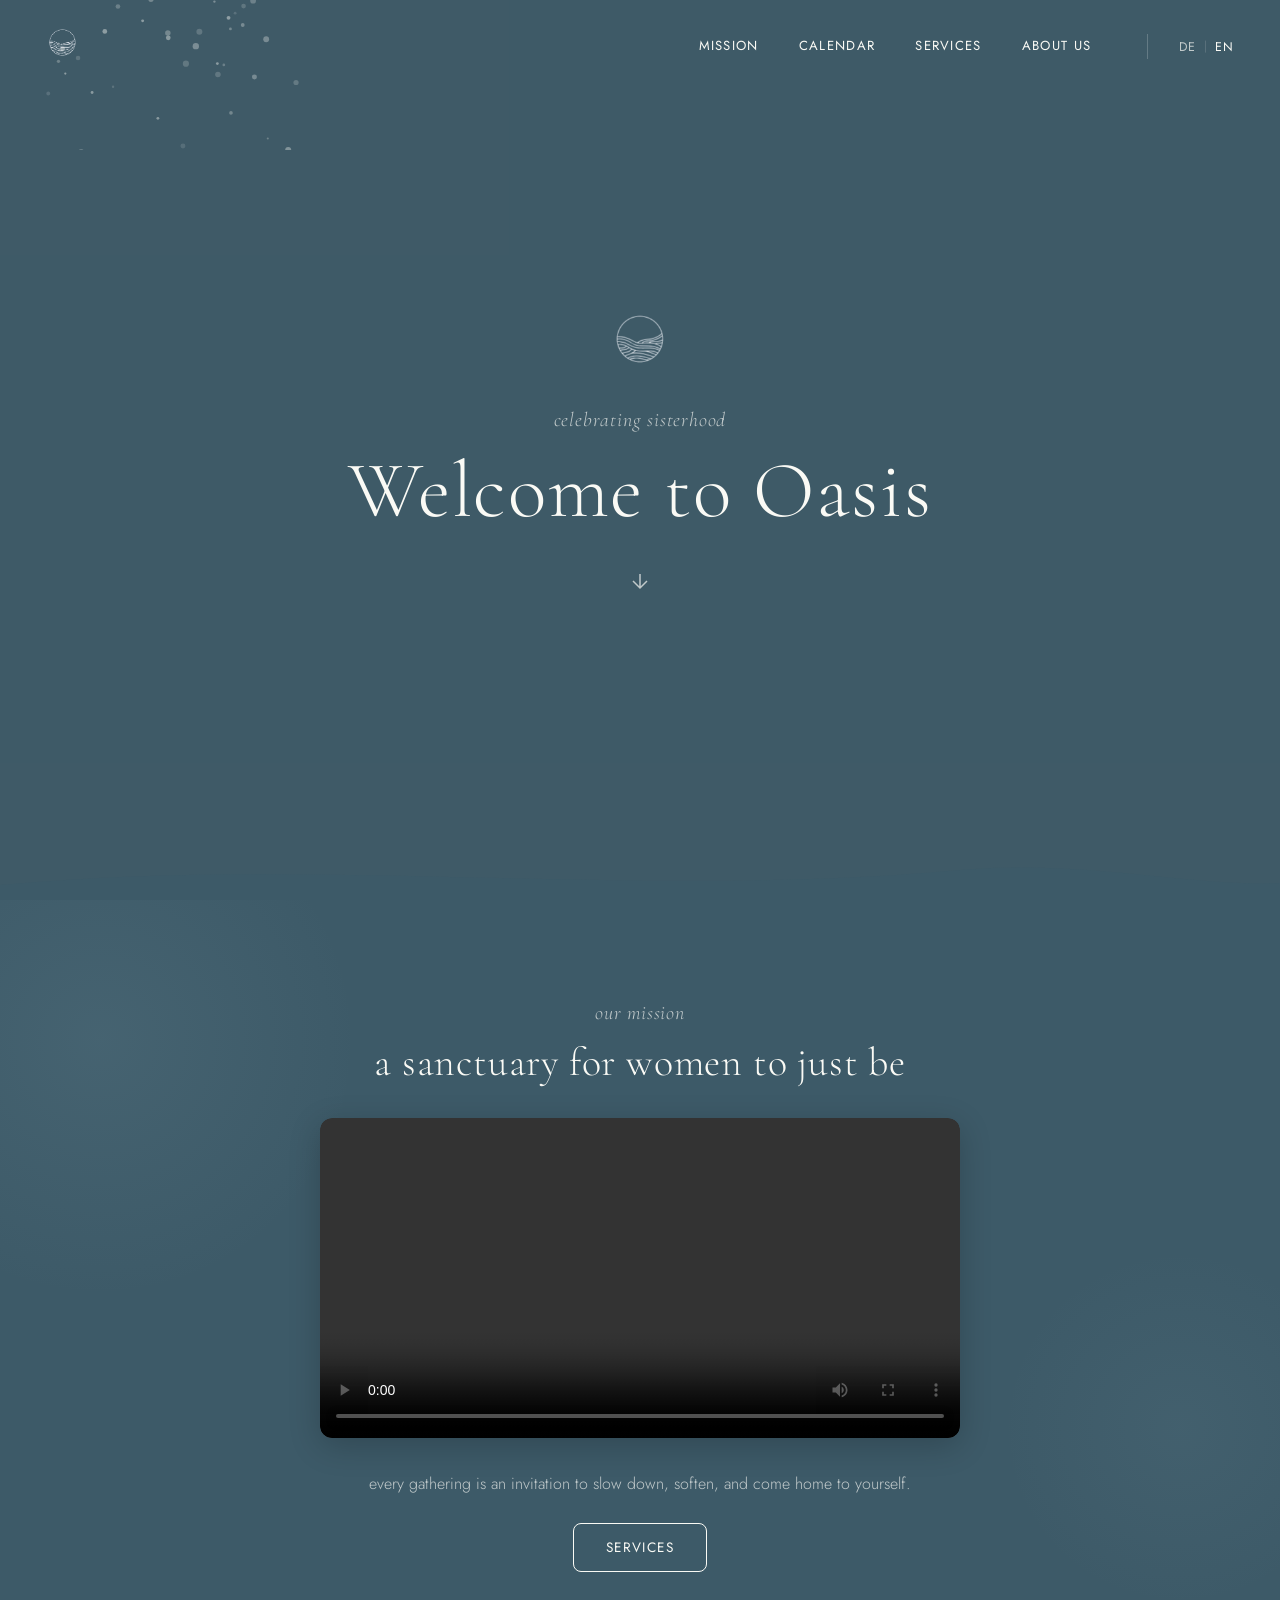
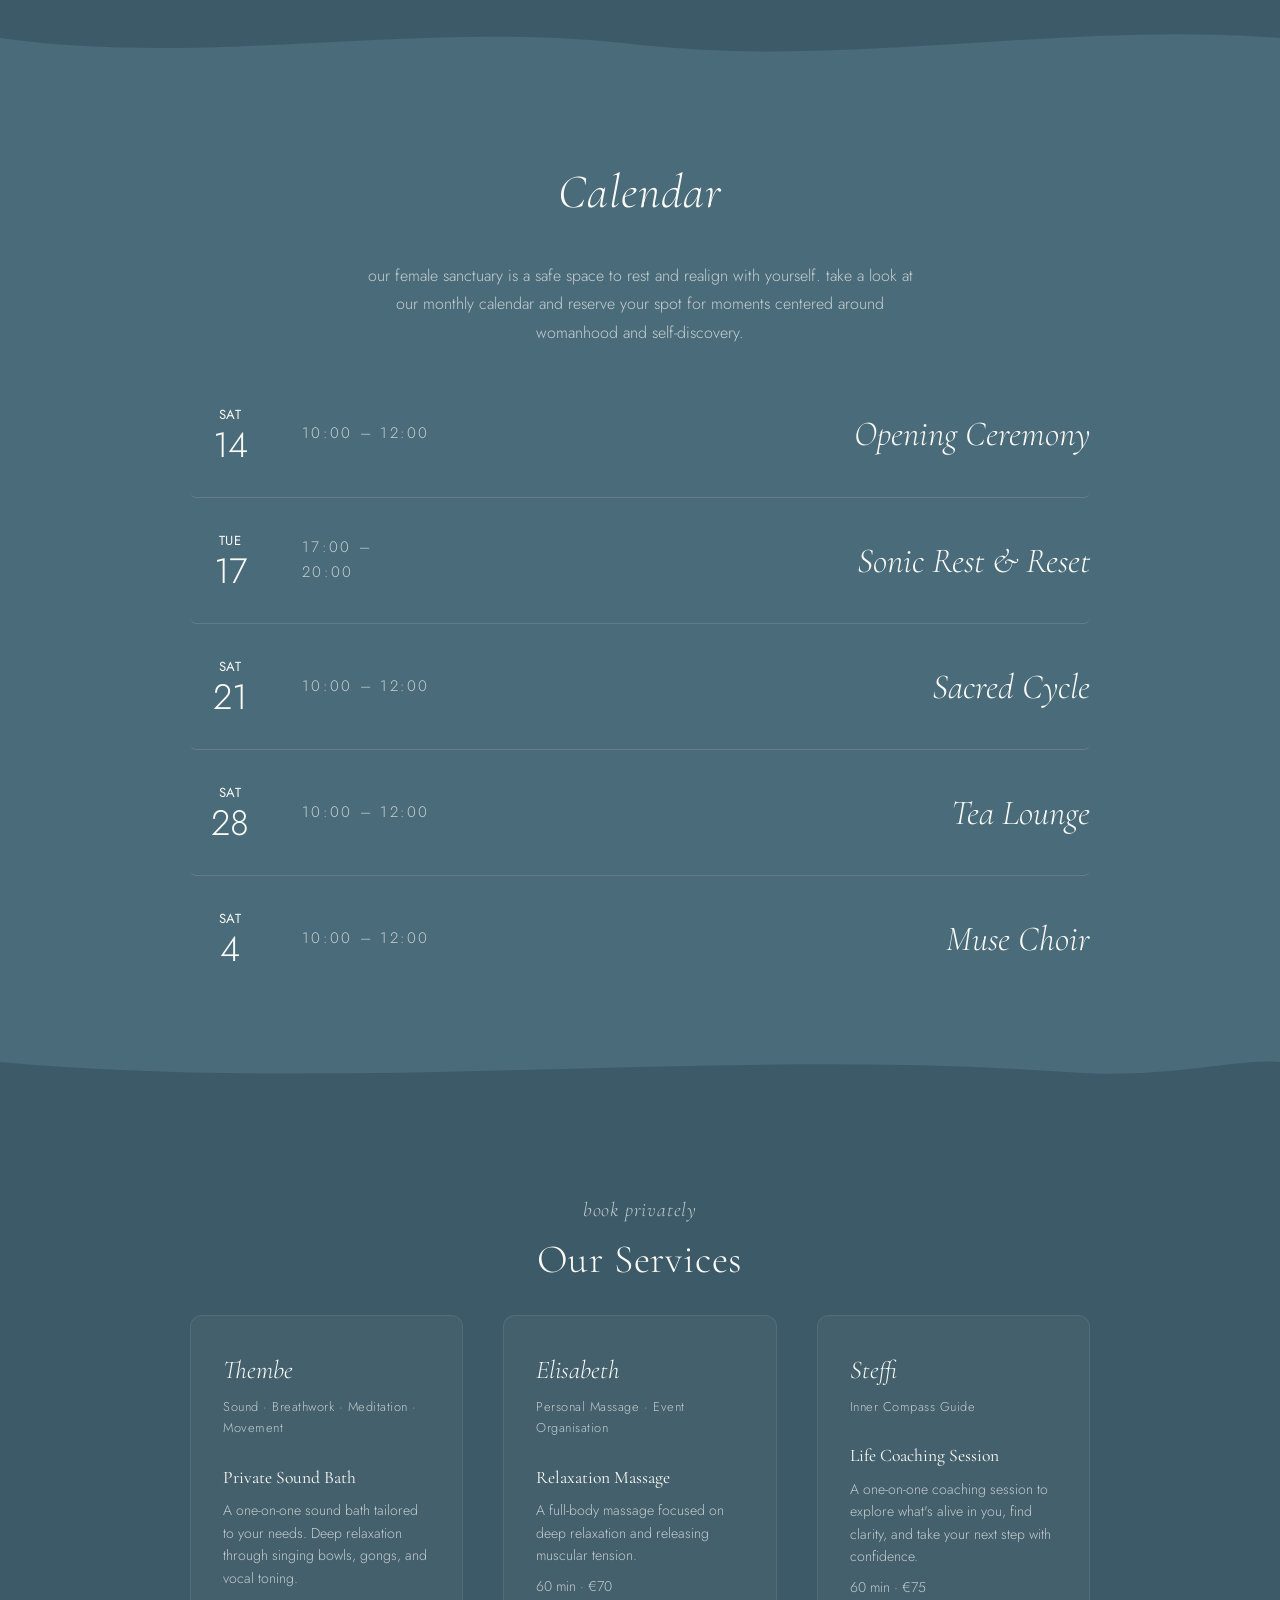
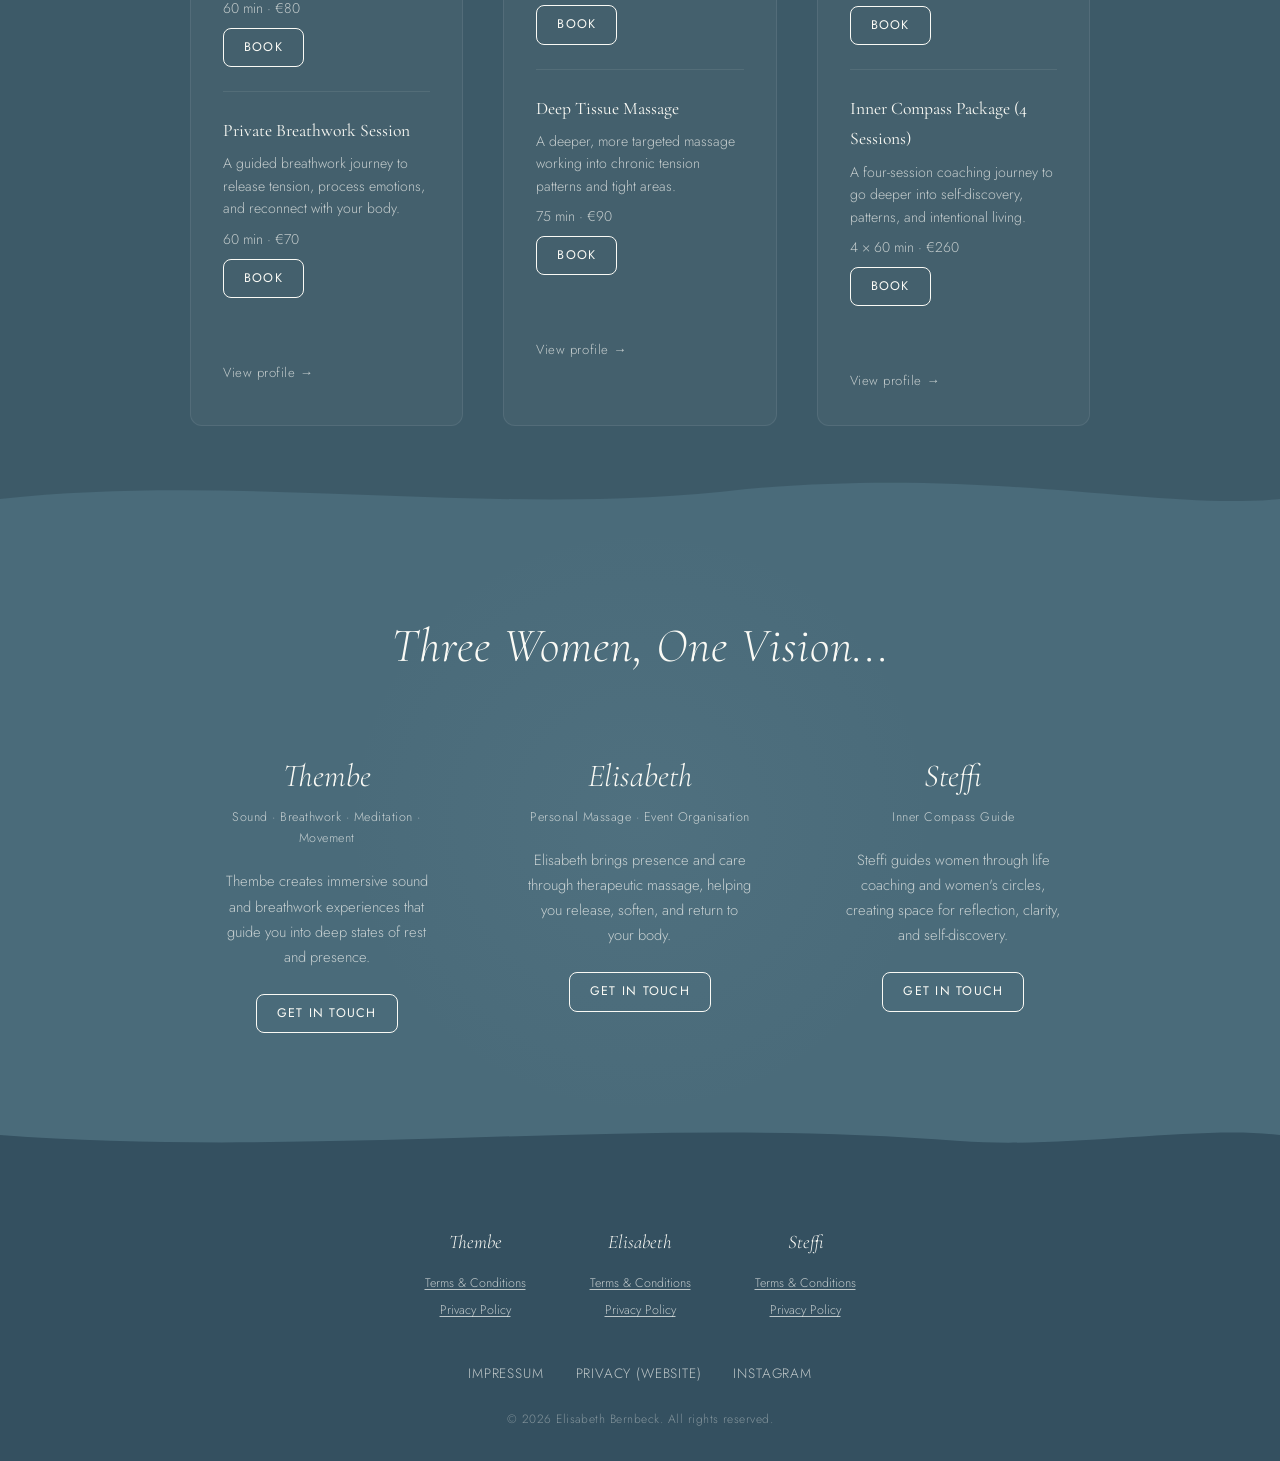
==== home.html @ 115c298b "Add full website, animations, and reservation page - Add home.html: full scrolling site with hero, m" ====
<!DOCTYPE html>
<html lang="en">
<head>
  <meta charset="UTF-8">
  <meta name="viewport" content="width=device-width, initial-scale=1.0">
  <title>Oasis – Celebrating Sisterhood</title>
  <meta name="description" content="Oasis – a sanctuary for women. Cacao ceremonies, sound baths, massage, coaching, women circles and tea lounge in Heidelberg.">
  <meta name="robots" content="index, follow">
  <link rel="stylesheet" href="style.css">
  <meta property="og:title" content="Oasis – Celebrating Sisterhood">
  <meta property="og:description" content="A sanctuary for women to rest and realign. Events, massage, coaching and more.">
  <meta property="og:type" content="website">
  <meta property="og:url" content="https://oasiscollective.de">
</head>
<body>

  <!-- Navigation -->
  <nav class="site-nav">
    <a href="#" class="nav-logo">
      <img src="assets/logo.png" alt="Oasis">
    </a>
    <div class="nav-links">
      <a href="#mission" data-en="Mission" data-de="Mission">Mission</a>
      <a href="#calendar" data-en="Calendar" data-de="Kalender">Calendar</a>
      <a href="#services" data-en="Services" data-de="Angebote">Services</a>
      <a href="#about" data-en="About Us" data-de="Über uns">About Us</a>
      <span class="nav-lang">
        <button id="btn-de">DE</button>
        <span class="nav-lang-sep">|</span>
        <button id="btn-en" class="active">EN</button>
      </span>
    </div>
  </nav>

  <!-- ═══════════ HERO ═══════════ -->
  <section class="hero" id="hero">
    <canvas id="hero-canvas"></canvas>
    <div class="hero-bg" style="background-image: url('assets/bg-water.png')"></div>
    <div class="hero-overlay"></div>
    <div class="hero-content">
      <div class="logo hero-logo">
        <img src="assets/logo.png" alt="Oasis">
      </div>
      <p class="script-heading" data-en="celebrating sisterhood" data-de="Schwesternschaft feiern">celebrating sisterhood</p>
      <h1>Welcome to Oasis</h1>
      <div class="scroll-indicator">
        <a href="#mission" aria-label="Scroll down">
          <svg width="24" height="24" viewBox="0 0 24 24" fill="none" stroke="currentColor" stroke-width="1.5">
            <path d="M12 5v14M5 12l7 7 7-7"/>
          </svg>
        </a>
      </div>
    </div>
    <div class="section-wave">
      <svg viewBox="0 0 1440 55" preserveAspectRatio="none" xmlns="http://www.w3.org/2000/svg"><path d="M0,40 C360,10 720,55 1080,25 C1220,14 1340,42 1440,38 L1440,55 L0,55 Z" fill="#3D5A68"/></svg>
    </div>
  </section>

  <!-- ═══════════ MISSION ═══════════ -->
  <section class="section mission" id="mission">
    <div class="section-inner">
      <p class="script-heading reveal" data-en="our mission" data-de="unsere Mission">our mission</p>
      <h2 class="reveal" style="transition-delay:0.12s" data-en="a sanctuary for women to just be" data-de="ein Ort für Frauen, einfach zu sein">a sanctuary for women to just be</h2>

      <div class="video-container reveal" style="max-width: 640px; margin: 2rem auto; transition-delay:0.22s">
        <video controls playsinline preload="metadata">
          <source src="assets/OASIS_INTRO_VIDEO.mp4" type="video/mp4">
        </video>
      </div>

      <p class="mission-text reveal" style="transition-delay:0.12s" data-en="every gathering is an invitation to slow down, soften, and come home to yourself." data-de="Jede Begegnung ist eine Einladung, innezuhalten, weicher zu werden und zu dir selbst zurückzukehren.">every gathering is an invitation to slow down, soften, and come home to yourself.</p>
      <a href="#services" class="btn-outline reveal" style="transition-delay:0.32s" data-en="Services" data-de="Angebote">Services</a>
    </div>
    <div class="section-wave">
      <svg viewBox="0 0 1440 55" preserveAspectRatio="none" xmlns="http://www.w3.org/2000/svg"><path d="M0,25 C240,55 480,5 720,32 C960,55 1200,8 1440,25 L1440,55 L0,55 Z" fill="#4A6B7A"/></svg>
    </div>
  </section>

  <!-- ═══════════ CALENDAR ═══════════ -->
  <section class="section calendar" id="calendar">
    <div class="section-inner">
      <h2 class="script-title reveal" data-en="Calendar" data-de="Kalender">Calendar</h2>
      <p class="mission-text reveal" style="transition-delay:0.12s" data-en="our female sanctuary is a safe space to rest and realign with yourself. take a look at our monthly calendar and reserve your spot for moments centered around womanhood and self-discovery." data-de="unser weibliches Sanctuary ist ein sicherer Ort, um zur Ruhe zu kommen und dich wieder mit dir selbst zu verbinden. Wirf einen Blick in unseren monatlichen Kalender und reserviere deinen Platz für Momente rund um Weiblichkeit und Selbstentdeckung.">our female sanctuary is a safe space to rest and realign with yourself. take a look at our monthly calendar and reserve your spot for moments centered around womanhood and self-discovery.</p>
      <div id="events-list" class="events-list">
        <!-- Populated by JS -->
      </div>
    </div>
    <div class="section-wave">
      <svg viewBox="0 0 1440 55" preserveAspectRatio="none" xmlns="http://www.w3.org/2000/svg"><path d="M0,20 C400,52 800,5 1200,30 C1310,38 1390,16 1440,20 L1440,55 L0,55 Z" fill="#3D5A68"/></svg>
    </div>
  </section>

  <!-- ═══════════ SERVICES ═══════════ -->
  <section class="section services" id="services">
    <div class="section-inner">
      <p class="script-heading reveal" data-en="book privately" data-de="privat buchen">book privately</p>
      <h2 class="reveal" style="transition-delay:0.12s" data-en="Our Services" data-de="Unsere Angebote">Our Services</h2>
      <div id="services-grid" class="services-grid">
        <!-- Populated by JS -->
      </div>
    </div>
    <div class="section-wave">
      <svg viewBox="0 0 1440 55" preserveAspectRatio="none" xmlns="http://www.w3.org/2000/svg"><path d="M0,32 C280,5 560,52 840,22 C1120,0 1300,44 1440,32 L1440,55 L0,55 Z" fill="#4A6B7A"/></svg>
    </div>
  </section>

  <!-- ═══════════ ABOUT US ═══════════ -->
  <section class="section about" id="about">
    <div class="section-inner">
      <h2 class="script-title reveal" data-en="Three Women, One Vision..." data-de="Drei Frauen, eine Vision...">Three Women, One Vision...</h2>
      <div id="about-grid" class="about-grid">
        <!-- Populated by JS -->
      </div>
    </div>
    <div class="section-wave">
      <svg viewBox="0 0 1440 55" preserveAspectRatio="none" xmlns="http://www.w3.org/2000/svg"><path d="M0,28 C360,52 720,8 1080,34 C1200,42 1350,18 1440,28 L1440,55 L0,55 Z" fill="#345060"/></svg>
    </div>
  </section>

  <!-- ═══════════ FOOTER ═══════════ -->
  <footer class="site-footer">
    <div class="footer-legal">
      <div class="footer-legal-col">
        <h4>Thembe</h4>
        <a href="legal/thembe-agb.html" data-en="Terms & Conditions" data-de="AGB">Terms & Conditions</a>
        <a href="legal/thembe-datenschutz.html" data-en="Privacy Policy" data-de="Datenschutz">Privacy Policy</a>
      </div>
      <div class="footer-legal-col">
        <h4>Elisabeth</h4>
        <a href="legal/elisabeth-agb.html" data-en="Terms & Conditions" data-de="AGB">Terms & Conditions</a>
        <a href="legal/elisabeth-datenschutz.html" data-en="Privacy Policy" data-de="Datenschutz">Privacy Policy</a>
      </div>
      <div class="footer-legal-col">
        <h4>Steffi</h4>
        <a href="legal/steffi-agb.html" data-en="Terms & Conditions" data-de="AGB">Terms & Conditions</a>
        <a href="legal/steffi-datenschutz.html" data-en="Privacy Policy" data-de="Datenschutz">Privacy Policy</a>
      </div>
    </div>
    <nav class="footer-links">
      <a href="impressum.html">Impressum</a>
      <a href="datenschutz.html" data-en="Privacy (Website)" data-de="Datenschutz (Website)">Privacy (Website)</a>
      <a href="https://www.instagram.com/" target="_blank" rel="noopener">Instagram</a>
    </nav>
    <p class="copyright">&copy; 2026 Elisabeth Bernbeck. All rights reserved.</p>
  </footer>

  <script>
    // ── Inline Data (works on file:// and server) ──
    var eventsData = [
      {"id":"opening-ceremony","name":{"en":"Opening Ceremony","de":"Eröffnungszeremonie"},"facilitator":"thembe","facilitatorFull":"Thembelihle Mchunu","date":"2026-03-14","day":{"en":"Sat","de":"Sa"},"time":"10:00 – 12:00","price":25,"currency":"€","description":{"en":"A ceremonial opening to welcome you into the Oasis space. With cacao, sound, breathwork, and intention setting — a collective moment of arrival.","de":"Eine zeremonielle Eröffnung, um dich im Oasis-Raum willkommen zu heißen. Mit Kakao, Klang, Atemarbeit und Intentionssetzung — ein gemeinsamer Moment des Ankommens."},"stripeLink":"https://buy.stripe.com/PLACEHOLDER"},
      {"id":"sonic-rest-reset","name":{"en":"Sonic Rest & Reset","de":"Sonic Rest & Reset"},"facilitator":"thembe","facilitatorFull":"Thembelihle Mchunu","date":"2026-03-17","day":{"en":"Tue","de":"Di"},"time":"17:00 – 20:00","price":35,"currency":"€","description":{"en":"A deep sound bath journey to rest and reset your nervous system. Surrender to the healing vibrations of gongs, singing bowls, and voice.","de":"Eine tiefe Klangreise, um dein Nervensystem zur Ruhe zu bringen. Lass dich von den heilenden Vibrationen von Gongs, Klangschalen und Stimme tragen."},"stripeLink":"https://buy.stripe.com/PLACEHOLDER"},
      {"id":"sacred-cycle","name":{"en":"Sacred Cycle","de":"Sacred Cycle"},"facilitator":"steffi","facilitatorFull":"Stefanie Gann","date":"2026-03-21","day":{"en":"Sat","de":"Sa"},"time":"10:00 – 12:00","price":30,"currency":"€","description":{"en":"A women's circle exploring the wisdom of our cycles. A space for sharing, reflection, and reconnecting with our feminine nature.","de":"Ein Frauenkreis, der die Weisheit unserer Zyklen erkundet. Ein Raum zum Teilen, Reflektieren und Wiederverbinden mit unserer weiblichen Natur."},"stripeLink":"https://buy.stripe.com/PLACEHOLDER"},
      {"id":"tea-lounge","name":{"en":"Tea Lounge","de":"Tee-Lounge"},"facilitator":"thembe","facilitatorFull":"Thembelihle Mchunu","date":"2026-03-28","day":{"en":"Sat","de":"Sa"},"time":"10:00 – 12:00","price":15,"currency":"€","description":{"en":"A slow, intentional gathering over tea. No agenda, no performance — just presence, warmth, and conversation among women.","de":"Ein langsames, achtsames Zusammenkommen bei Tee. Keine Agenda, keine Performance — nur Präsenz, Wärme und Gespräche unter Frauen."},"stripeLink":"https://buy.stripe.com/PLACEHOLDER"},
      {"id":"muse-choir","name":{"en":"Muse Choir","de":"Muse Choir"},"facilitator":"thembe","facilitatorFull":"Thembelihle Mchunu","date":"2026-04-04","day":{"en":"Sat","de":"Sa"},"time":"10:00 – 12:00","price":20,"currency":"€","description":{"en":"A group singing experience — no experience needed. Find your voice, feel the resonance of singing together, and let the music move through you.","de":"Ein gemeinsames Singerlebnis — keine Erfahrung nötig. Finde deine Stimme, spüre die Resonanz des gemeinsamen Singens und lass die Musik durch dich fließen."},"stripeLink":"https://buy.stripe.com/PLACEHOLDER"}
    ];

    var servicesData = {
      "thembe":{"name":"Thembe","fullName":"Thembelihle Mchunu","role":{"en":"Sound · Breathwork · Meditation · Movement","de":"Klang · Atemarbeit · Meditation · Bewegung"},"bio":{"en":"Thembe creates immersive sound and breathwork experiences that guide you into deep states of rest and presence.","de":"Thembe kreiert immersive Klang- und Atemarbeit-Erlebnisse, die dich in tiefe Zustände der Ruhe und Präsenz führen."},"email":"PLACEHOLDER@email.com","services":[{"id":"private-sound-bath","name":{"en":"Private Sound Bath","de":"Privates Klangbad"},"description":{"en":"A one-on-one sound bath tailored to your needs. Deep relaxation through singing bowls, gongs, and vocal toning.","de":"Ein individuelles Klangbad, abgestimmt auf deine Bedürfnisse. Tiefe Entspannung durch Klangschalen, Gongs und Stimmarbeit."},"duration":"60 min","price":80,"currency":"€","stripeLink":"https://buy.stripe.com/PLACEHOLDER"},{"id":"breathwork-session","name":{"en":"Private Breathwork Session","de":"Private Atemarbeit-Sitzung"},"description":{"en":"A guided breathwork journey to release tension, process emotions, and reconnect with your body.","de":"Eine geführte Atemreise, um Spannungen zu lösen, Emotionen zu verarbeiten und dich wieder mit deinem Körper zu verbinden."},"duration":"60 min","price":70,"currency":"€","stripeLink":"https://buy.stripe.com/PLACEHOLDER"}]},
      "elisabeth":{"name":"Elisabeth","fullName":"Elisabeth Bernbeck","role":{"en":"Personal Massage · Event Organisation","de":"Massage · Eventorganisation"},"bio":{"en":"Elisabeth brings presence and care through therapeutic massage, helping you release, soften, and return to your body.","de":"Elisabeth bringt Präsenz und Fürsorge durch therapeutische Massage und hilft dir, loszulassen, weich zu werden und in deinen Körper zurückzukehren."},"email":"elisabethbernbeck@gmail.com","services":[{"id":"relaxation-massage","name":{"en":"Relaxation Massage","de":"Entspannungsmassage"},"description":{"en":"A full-body massage focused on deep relaxation and releasing muscular tension.","de":"Eine Ganzkörpermassage mit Fokus auf tiefe Entspannung und das Lösen muskulärer Verspannungen."},"duration":"60 min","price":70,"currency":"€","stripeLink":"https://buy.stripe.com/PLACEHOLDER"},{"id":"deep-tissue-massage","name":{"en":"Deep Tissue Massage","de":"Tiefengewebsmassage"},"description":{"en":"A deeper, more targeted massage working into chronic tension patterns and tight areas.","de":"Eine tiefere, gezieltere Massage, die chronische Verspannungsmuster und verhärtete Bereiche bearbeitet."},"duration":"75 min","price":90,"currency":"€","stripeLink":"https://buy.stripe.com/PLACEHOLDER"}]},
      "steffi":{"name":"Steffi","fullName":"Stefanie Gann","role":{"en":"Inner Compass Guide","de":"Innerer Kompass Guide"},"bio":{"en":"Steffi guides women through life coaching and women's circles, creating space for reflection, clarity, and self-discovery.","de":"Steffi begleitet Frauen durch Life Coaching und Frauenkreise und schafft Raum für Reflexion, Klarheit und Selbstentdeckung."},"email":"stefanie.gann@gmx.net","services":[{"id":"life-coaching","name":{"en":"Life Coaching Session","de":"Life-Coaching-Sitzung"},"description":{"en":"A one-on-one coaching session to explore what's alive in you, find clarity, and take your next step with confidence.","de":"Eine Einzelcoaching-Sitzung, um zu erkunden, was in dir lebendig ist, Klarheit zu finden und deinen nächsten Schritt mit Zuversicht zu gehen."},"duration":"60 min","price":75,"currency":"€","stripeLink":"https://buy.stripe.com/PLACEHOLDER"},{"id":"inner-compass-package","name":{"en":"Inner Compass Package (4 Sessions)","de":"Innerer Kompass Paket (4 Sitzungen)"},"description":{"en":"A four-session coaching journey to go deeper into self-discovery, patterns, and intentional living.","de":"Eine vierteilige Coaching-Reise, um tiefer in Selbstentdeckung, Muster und bewusstes Leben einzutauchen."},"duration":"4 × 60 min","price":260,"currency":"€","stripeLink":"https://buy.stripe.com/PLACEHOLDER"}]}
    };

    // ── Language Toggle ──
    var currentLang = localStorage.getItem('oasis-lang') || 'en';
    var btnDe = document.getElementById('btn-de');
    var btnEn = document.getElementById('btn-en');

    function setLang(lang) {
      currentLang = lang;
      document.documentElement.lang = lang;
      localStorage.setItem('oasis-lang', lang);
      btnDe.classList.toggle('active', lang === 'de');
      btnEn.classList.toggle('active', lang === 'en');
      document.querySelectorAll('[data-en]').forEach(function (el) {
        if (el.tagName === 'INPUT') {
          el.placeholder = el.getAttribute('data-' + lang);
        } else {
          el.innerHTML = el.getAttribute('data-' + lang);
        }
      });
      renderEvents();
      renderServices();
      renderAbout();
    }

    btnDe.addEventListener('click', function () { setLang('de'); });
    btnEn.addEventListener('click', function () { setLang('en'); });

    // ── Smooth scroll for nav links ──
    document.querySelectorAll('a[href^="#"]').forEach(function (link) {
      link.addEventListener('click', function (e) {
        var target = document.querySelector(this.getAttribute('href'));
        if (target) {
          e.preventDefault();
          target.scrollIntoView({ behavior: 'smooth' });
        }
      });
    });

    // ── Nav + parallax on scroll ──
    var nav = document.querySelector('.site-nav');
    var heroBg = document.querySelector('.hero-bg');
    window.addEventListener('scroll', function () {
      var sy = window.scrollY;
      nav.classList.toggle('scrolled', sy > 60);
      if (sy < window.innerHeight && heroBg) {
        heroBg.style.backgroundPosition = 'center ' + (50 + sy * 0.018) + '%';
      }
    }, { passive: true });

    // ── Scroll Reveal (IntersectionObserver) ──
    var revealObserver = new IntersectionObserver(function (entries) {
      entries.forEach(function (entry) {
        if (entry.isIntersecting) {
          entry.target.classList.add('visible');
          revealObserver.unobserve(entry.target);
        }
      });
    }, { threshold: 0.1, rootMargin: '0px 0px -30px 0px' });

    function initReveal() {
      document.querySelectorAll('.reveal:not(.visible)').forEach(function (el) {
        revealObserver.observe(el);
      });
    }

    // ── Render Events ──
    function renderEvents() {
      var lang = currentLang;
      var container = document.getElementById('events-list');
      container.innerHTML = eventsData.map(function (ev, i) {
        var d = new Date(ev.date + 'T00:00:00');
        var dayNum = d.getDate();
        var dayName = ev.day[lang];
        return '<div class="event-row reveal" style="transition-delay:' + (i * 0.09) + 's" onclick="this.classList.toggle(\'active\')">' +
          '<div class="event-date"><span class="event-day-name">' + dayName + '</span><span class="event-day-num">' + dayNum + '</span></div>' +
          '<div class="event-time">' + ev.time + '</div>' +
          '<div class="event-name">' + ev.name[lang] + '</div>' +
          '<div class="event-hover">' +
            '<p class="event-desc">' + ev.description[lang] + '</p>' +
            '<p class="event-meta">' + ev.facilitatorFull + ' · ' + ev.currency + ev.price + '</p>' +
            '<a href="reserve.html?event=' + ev.id + '" class="btn-outline btn-sm">' + (lang === 'de' ? 'Reservieren' : 'Reserve') + '</a>' +
          '</div>' +
        '</div>';
      }).join('');
      initReveal();
    }

    // ── Render Services ──
    function renderServices() {
      var lang = currentLang;
      var container = document.getElementById('services-grid');
      container.innerHTML = Object.keys(servicesData).map(function (key, idx) {
        var f = servicesData[key];
        var servicesHtml = f.services.map(function (s) {
          return '<div class="service-item">' +
            '<h4>' + s.name[lang] + '</h4>' +
            '<p>' + s.description[lang] + '</p>' +
            '<p class="service-meta">' + s.duration + ' · ' + s.currency + s.price + '</p>' +
            '<a href="' + s.stripeLink + '" target="_blank" class="btn-outline btn-sm">' + (lang === 'de' ? 'Buchen' : 'Book') + '</a>' +
          '</div>';
        }).join('');
        return '<div class="services-col reveal" style="transition-delay:' + (idx * 0.13) + 's">' +
          '<h3>' + f.name + '</h3>' +
          '<p class="services-role">' + f.role[lang] + '</p>' +
          servicesHtml +
          '<a href="facilitators/' + key + '.html" class="view-profile">' + (lang === 'de' ? 'Profil ansehen →' : 'View profile →') + '</a>' +
        '</div>';
      }).join('');
      initReveal();
    }

    // ── Render About ──
    function renderAbout() {
      var lang = currentLang;
      var container = document.getElementById('about-grid');
      container.innerHTML = Object.keys(servicesData).map(function (key, idx) {
        var f = servicesData[key];
        return '<div class="about-card reveal" style="transition-delay:' + (idx * 0.13) + 's">' +
          '<h3 class="script-title">' + f.name + '</h3>' +
          '<p class="about-role">' + f.role[lang] + '</p>' +
          '<p class="about-bio">' + f.bio[lang] + '</p>' +
          '<a href="mailto:' + f.email + '" class="btn-outline btn-sm">' + (lang === 'de' ? 'Kontakt' : 'Get in Touch') + '</a>' +
        '</div>';
      }).join('');
      initReveal();
    }

    // ── Init ──
    setLang(currentLang);
    initReveal();

    // ── Hero Particles ──
    (function () {
      var canvas = document.getElementById('hero-canvas');
      if (!canvas) return;
      var ctx = canvas.getContext('2d');
      var particles = [];
      var COUNT = 42;
      var animId;

      function resize() {
        canvas.width = canvas.offsetWidth;
        canvas.height = canvas.offsetHeight;
      }

      function makeParticle() {
        return {
          x: Math.random() * canvas.width,
          y: Math.random() * canvas.height,
          r: 1 + Math.random() * 2.2,
          vy: -(0.12 + Math.random() * 0.22),
          vx: (Math.random() - 0.5) * 0.15,
          opacity: 0.12 + Math.random() * 0.32,
          phase: Math.random() * Math.PI * 2,
          freq: 0.004 + Math.random() * 0.007
        };
      }

      window.addEventListener('resize', resize, { passive: true });
      resize();
      for (var i = 0; i < COUNT; i++) particles.push(makeParticle());

      function draw() {
        ctx.clearRect(0, 0, canvas.width, canvas.height);
        particles.forEach(function (p) {
          p.phase += p.freq;
          p.x += Math.sin(p.phase) * 0.45 + p.vx;
          p.y += p.vy;
          if (p.y < -8) { p.y = canvas.height + 8; p.x = Math.random() * canvas.width; }
          ctx.beginPath();
          ctx.arc(p.x, p.y, p.r, 0, Math.PI * 2);
          ctx.fillStyle = 'rgba(250,250,245,' + p.opacity + ')';
          ctx.fill();
        });
        animId = requestAnimationFrame(draw);
      }

      // Only animate when hero is visible
      var heroEl = document.querySelector('.hero');
      var heroVis = new IntersectionObserver(function (entries) {
        if (entries[0].isIntersecting) {
          animId = requestAnimationFrame(draw);
        } else {
          cancelAnimationFrame(animId);
        }
      });
      if (heroEl) heroVis.observe(heroEl);
    })();
  </script>
</body>
</html>
---- style.css ----
@import url('https://fonts.googleapis.com/css2?family=Cormorant+Garamond:ital,wght@0,300;0,400;0,600;1,300;1,400&family=Jost:wght@300;400;500&display=swap');

/* ── Reset & Base ─────────────────────────────────── */

*, *::before, *::after {
  margin: 0;
  padding: 0;
  box-sizing: border-box;
}

:root {
  --bg-primary: #4A6B7A;
  --bg-dark: #3D5A68;
  --bg-deeper: #345060;
  --text-light: #FAFAF5;
  --text-muted: rgba(250, 250, 245, 0.7);
  --accent: #8AABB8;
  --font-display: 'Cormorant Garamond', Georgia, serif;
  --font-body: 'Jost', 'Helvetica Neue', sans-serif;
}

html {
  font-size: 16px;
  scroll-behavior: smooth;
}

body {
  font-family: var(--font-body);
  font-weight: 300;
  background-color: var(--bg-primary);
  color: var(--text-light);
  line-height: 1.7;
  min-height: 100vh;
  -webkit-font-smoothing: antialiased;
}

/* Water background — only on the main coming-soon page */
body.has-bg {
  background: url('assets/bg-water.png') center center / cover no-repeat fixed;
}

body.has-bg::before {
  content: '';
  position: fixed;
  inset: 0;
  background: rgba(45, 65, 75, 0.55);
  z-index: 0;
}

body.has-bg .page-wrapper {
  position: relative;
  z-index: 1;
}

a {
  color: var(--text-light);
  text-decoration: none;
  transition: opacity 0.3s ease;
}

a:hover {
  opacity: 0.75;
}

/* ── Fade-in Animation ────────────────────────────── */

@keyframes fadeUp {
  from {
    opacity: 0;
    transform: translateY(20px);
  }
  to {
    opacity: 1;
    transform: translateY(0);
  }
}

.fade-in {
  opacity: 0;
  animation: fadeUp 0.8s ease forwards;
}

.fade-in:nth-child(1) { animation-delay: 0.1s; }
.fade-in:nth-child(2) { animation-delay: 0.3s; }
.fade-in:nth-child(3) { animation-delay: 0.5s; }
.fade-in:nth-child(4) { animation-delay: 0.7s; }
.fade-in:nth-child(5) { animation-delay: 0.9s; }

/* ── Logo ─────────────────────────────────────────── */

.logo {
  width: 80px;
  height: 80px;
  margin-bottom: 1.5rem;
}

.logo img {
  width: 100%;
  height: 100%;
  object-fit: contain;
}

/* ── Layout ───────────────────────────────────────── */

.page-wrapper {
  display: flex;
  flex-direction: column;
  align-items: center;
  min-height: 100vh;
  padding: 3rem 1.5rem;
}

.content {
  max-width: 600px;
  width: 100%;
  text-align: center;
}

/* ── Typography ───────────────────────────────────── */

.script-heading {
  font-family: var(--font-display);
  font-weight: 300;
  font-style: italic;
  font-size: 1.25rem;
  letter-spacing: 0.04em;
  color: var(--text-muted);
  margin-bottom: 0.5rem;
}

h1 {
  font-family: var(--font-display);
  font-weight: 300;
  font-size: clamp(2.5rem, 6vw, 4rem);
  letter-spacing: 0.02em;
  line-height: 1.15;
  margin-bottom: 1.5rem;
}

h2 {
  font-family: var(--font-display);
  font-weight: 300;
  font-size: clamp(1.8rem, 4vw, 2.5rem);
  letter-spacing: 0.02em;
  line-height: 1.2;
  margin-bottom: 1.5rem;
}

.subtitle {
  font-size: 1rem;
  font-weight: 300;
  color: var(--text-muted);
  max-width: 440px;
  margin: 0 auto 2.5rem;
  line-height: 1.8;
}

/* ── Video ────────────────────────────────────────── */

.video-container {
  width: 100%;
  margin: 2rem 0 3rem;
  border-radius: 12px;
  overflow: hidden;
  box-shadow: 0 8px 32px rgba(0, 0, 0, 0.2);
}

.video-container video {
  width: 100%;
  display: block;
  border-radius: 12px;
}

/* ── Signup Form ──────────────────────────────────── */

.signup-form {
  width: 100%;
  max-width: 420px;
  margin: 0 auto 2rem;
}

.form-group {
  margin-bottom: 1rem;
}

.form-group input {
  width: 100%;
  padding: 0.9rem 1.2rem;
  background: rgba(255, 255, 255, 0.1);
  backdrop-filter: blur(8px);
  -webkit-backdrop-filter: blur(8px);
  border: 1px solid rgba(255, 255, 255, 0.25);
  border-radius: 8px;
  color: var(--text-light);
  font-family: var(--font-body);
  font-size: 0.95rem;
  font-weight: 300;
  transition: border-color 0.3s ease, background 0.3s ease;
}

.form-group input::placeholder {
  color: rgba(250, 250, 245, 0.45);
}

.form-group input:focus {
  outline: none;
  border-color: rgba(255, 255, 255, 0.5);
  background: rgba(255, 255, 255, 0.12);
}

.submit-btn {
  width: 100%;
  padding: 0.9rem 2rem;
  background: transparent;
  border: 1px solid var(--text-light);
  border-radius: 8px;
  color: var(--text-light);
  font-family: var(--font-body);
  font-size: 0.95rem;
  font-weight: 400;
  letter-spacing: 0.12em;
  text-transform: uppercase;
  cursor: pointer;
  transition: background 0.3s ease, color 0.3s ease;
  margin-top: 0.5rem;
}

.submit-btn:hover {
  background: var(--text-light);
  color: var(--bg-primary);
}

.form-consent {
  font-size: 0.78rem;
  color: var(--text-muted);
  margin-top: 1rem;
  line-height: 1.6;
}

.form-consent a {
  text-decoration: underline;
  text-underline-offset: 2px;
}

.form-success {
  display: none;
  text-align: center;
  padding: 1.5rem;
}

.form-success.visible {
  display: block;
}

.form-success p {
  font-family: var(--font-display);
  font-style: italic;
  font-size: 1.2rem;
}

/* ── Divider ──────────────────────────────────────── */

.divider {
  width: 40px;
  height: 1px;
  background: rgba(255, 255, 255, 0.25);
  margin: 2.5rem auto;
}

/* ── Footer ───────────────────────────────────────── */

footer {
  margin-top: auto;
  padding-top: 3rem;
  text-align: center;
  width: 100%;
}

.footer-links {
  display: flex;
  justify-content: center;
  gap: 2rem;
  margin-bottom: 1.5rem;
  flex-wrap: wrap;
}

.footer-links a {
  font-size: 0.85rem;
  letter-spacing: 0.06em;
  text-transform: uppercase;
  color: var(--text-muted);
}

.footer-links a:hover {
  color: var(--text-light);
  opacity: 1;
}

.copyright {
  font-size: 0.75rem;
  color: rgba(250, 250, 245, 0.4);
  letter-spacing: 0.04em;
}

/* ── Legal Pages ──────────────────────────────────── */

.legal-page {
  max-width: 700px;
  width: 100%;
  text-align: left;
}

.legal-page h1 {
  text-align: center;
  margin-bottom: 2.5rem;
}

.legal-page h2 {
  font-size: 1.3rem;
  margin-top: 2.5rem;
  margin-bottom: 0.75rem;
  font-weight: 400;
}

.legal-page p,
.legal-page li {
  font-size: 0.92rem;
  color: var(--text-muted);
  margin-bottom: 0.75rem;
}

.legal-page ul {
  list-style: none;
  padding-left: 1rem;
}

.legal-page ul li::before {
  content: "–";
  margin-right: 0.5rem;
  color: var(--accent);
}

.legal-page a {
  text-decoration: underline;
  text-underline-offset: 2px;
}

.back-link {
  display: inline-block;
  margin-bottom: 2rem;
  font-size: 0.85rem;
  letter-spacing: 0.06em;
  text-transform: uppercase;
  color: var(--text-muted);
}

.back-link:hover {
  color: var(--text-light);
  opacity: 1;
}

/* ── Site Navigation ──────────────────────────────── */

.site-nav {
  position: fixed;
  top: 0;
  left: 0;
  right: 0;
  z-index: 9;
  display: flex;
  align-items: center;
  justify-content: space-between;
  padding: 1.25rem 2.5rem;
  transition: background 0.4s ease, padding 0.3s ease;
}

.site-nav.scrolled {
  background: rgba(45, 65, 75, 0.92);
  backdrop-filter: blur(12px);
  -webkit-backdrop-filter: blur(12px);
  padding: 0.8rem 2.5rem;
}

.nav-logo img {
  width: 45px;
  height: 45px;
  object-fit: contain;
}

.nav-links {
  display: flex;
  align-items: center;
  gap: 2.5rem;
}

.nav-links a {
  font-family: var(--font-body);
  font-size: 0.82rem;
  font-weight: 400;
  letter-spacing: 0.1em;
  text-transform: uppercase;
  color: var(--text-light);
}

.nav-links a:hover {
  opacity: 0.7;
}

/* ── Hero Section ─────────────────────────────────── */

.hero {
  position: relative;
  width: 100%;
  height: 100vh;
  display: flex;
  align-items: center;
  justify-content: center;
  overflow: hidden;
}

.hero-bg {
  position: absolute;
  inset: 0;
  background-size: cover;
  background-position: center;
  background-repeat: no-repeat;
}

.hero-overlay {
  position: absolute;
  inset: 0;
  background: rgba(45, 65, 75, 0.4);
}

.hero-content {
  position: relative;
  z-index: 2;
  text-align: center;
}

.hero-logo {
  margin: 0 auto 1.5rem;
}

.hero h1 {
  font-size: clamp(3rem, 7vw, 5rem);
  margin-bottom: 2rem;
}

.scroll-indicator {
  margin-top: 2rem;
}

.scroll-indicator a {
  color: var(--text-muted);
  display: inline-block;
  animation: bobble 2s ease-in-out infinite;
}

@keyframes bobble {
  0%, 100% { transform: translateY(0); }
  50% { transform: translateY(8px); }
}

/* ── Sections (shared) ────────────────────────────── */

.section {
  padding: 6rem 2rem;
}

.section-inner {
  max-width: 900px;
  margin: 0 auto;
  text-align: center;
}

.script-title {
  font-family: var(--font-display);
  font-weight: 300;
  font-style: italic;
  font-size: clamp(2rem, 5vw, 3rem);
  margin-bottom: 2.5rem;
}

.btn-outline {
  display: inline-block;
  padding: 0.75rem 2rem;
  border: 1px solid var(--text-light);
  border-radius: 8px;
  font-family: var(--font-body);
  font-size: 0.85rem;
  font-weight: 400;
  letter-spacing: 0.1em;
  text-transform: uppercase;
  color: var(--text-light);
  transition: background 0.3s ease, color 0.3s ease;
  cursor: pointer;
  text-decoration: none;
}

.btn-outline:hover {
  background: var(--text-light);
  color: var(--bg-primary);
  opacity: 1;
}

.btn-sm {
  padding: 0.5rem 1.25rem;
  font-size: 0.78rem;
}

/* ── Mission Section ──────────────────────────────── */

.mission {
  background: var(--bg-dark);
}

.mission-text {
  font-size: 1rem;
  color: var(--text-muted);
  max-width: 560px;
  margin: 0 auto 1.5rem;
  line-height: 1.8;
}

/* ── Calendar / Events ────────────────────────────── */

.calendar {
  background: var(--bg-primary);
}

.events-list {
  text-align: left;
}

.event-row {
  display: grid;
  grid-template-columns: 80px 160px 1fr;
  align-items: center;
  padding: 2rem 0;
  border-bottom: 1px solid rgba(255, 255, 255, 0.12);
  position: relative;
  cursor: pointer;
}

.event-row:last-child {
  border-bottom: none;
}

.event-date {
  display: flex;
  flex-direction: column;
  align-items: center;
}

.event-day-name {
  font-size: 0.82rem;
  font-weight: 400;
  text-transform: uppercase;
  letter-spacing: 0.05em;
}

.event-day-num {
  font-size: 2.2rem;
  font-weight: 300;
  line-height: 1.1;
}

.event-time {
  font-size: 0.95rem;
  font-weight: 300;
  letter-spacing: 0.15em;
  text-transform: uppercase;
  color: var(--text-muted);
}

.event-name {
  font-family: var(--font-display);
  font-style: italic;
  font-size: clamp(1.5rem, 3vw, 2.2rem);
  text-align: right;
}

.event-hover {
  display: none;
  grid-column: 1 / -1;
  padding: 1.25rem 0 0.5rem;
  animation: fadeUp 0.3s ease;
}

.event-row:hover .event-hover,
.event-row.active .event-hover {
  display: block;
}

.event-desc {
  font-size: 0.92rem;
  color: var(--text-muted);
  margin-bottom: 0.75rem;
  line-height: 1.7;
}

.event-meta {
  font-size: 0.85rem;
  color: var(--text-muted);
  margin-bottom: 1rem;
}

/* ── Services Section ─────────────────────────────── */

.services {
  background: var(--bg-dark);
}

.services-grid {
  display: grid;
  grid-template-columns: repeat(3, 1fr);
  gap: 2.5rem;
  text-align: left;
  margin-top: 2rem;
}

.services-col {
  padding: 2rem;
  background: rgba(255, 255, 255, 0.04);
  border-radius: 12px;
  border: 1px solid rgba(255, 255, 255, 0.08);
}

.services-col h3 {
  font-family: var(--font-display);
  font-style: italic;
  font-size: 1.6rem;
  font-weight: 300;
  margin-bottom: 0.25rem;
}

.services-role {
  font-size: 0.8rem;
  color: var(--text-muted);
  letter-spacing: 0.04em;
  margin-bottom: 1.5rem;
}

.service-item {
  margin-bottom: 1.5rem;
  padding-bottom: 1.5rem;
  border-bottom: 1px solid rgba(255, 255, 255, 0.08);
}

.service-item:last-of-type {
  border-bottom: none;
}

.service-item h4 {
  font-family: var(--font-display);
  font-size: 1.1rem;
  font-weight: 400;
  margin-bottom: 0.4rem;
}

.service-item p {
  font-size: 0.88rem;
  color: var(--text-muted);
  line-height: 1.6;
  margin-bottom: 0.5rem;
}

.service-meta {
  font-size: 0.82rem;
  color: var(--accent);
  margin-bottom: 0.75rem;
}

.view-profile {
  display: inline-block;
  margin-top: 1rem;
  font-size: 0.82rem;
  color: var(--text-muted);
  letter-spacing: 0.04em;
}

.view-profile:hover {
  color: var(--text-light);
  opacity: 1;
}

/* ── About Section ────────────────────────────────── */

.about {
  background: var(--bg-primary);
}

.about-grid {
  display: grid;
  grid-template-columns: repeat(3, 1fr);
  gap: 2.5rem;
  text-align: center;
  margin-top: 2rem;
}

.about-card {
  padding: 2rem 1.5rem;
}

.about-card h3 {
  font-size: 2rem;
  margin-bottom: 0.25rem;
}

.about-role {
  font-size: 0.78rem;
  color: var(--text-muted);
  letter-spacing: 0.04em;
  margin-bottom: 1.25rem;
}

.about-bio {
  font-size: 0.92rem;
  color: var(--text-muted);
  line-height: 1.7;
  margin-bottom: 1.5rem;
}

/* ── Site Footer ──────────────────────────────────── */

.site-footer {
  background: var(--bg-deeper);
  padding: 4rem 2rem 2rem;
  text-align: center;
}

.footer-legal {
  display: flex;
  justify-content: center;
  gap: 4rem;
  margin-bottom: 2.5rem;
  flex-wrap: wrap;
}

.footer-legal-col {
  display: flex;
  flex-direction: column;
  gap: 0.4rem;
}

.footer-legal-col h4 {
  font-family: var(--font-display);
  font-style: italic;
  font-size: 1.2rem;
  font-weight: 300;
  margin-bottom: 0.5rem;
}

.footer-legal-col a {
  font-size: 0.78rem;
  color: var(--text-muted);
  text-decoration: underline;
  text-underline-offset: 2px;
}

.footer-legal-col a:hover {
  color: var(--text-light);
  opacity: 1;
}

/* ── Reserve Page ─────────────────────────────────── */

.reserve-page {
  max-width: 500px;
  width: 100%;
  text-align: center;
}

.reserve-details {
  background: rgba(255, 255, 255, 0.05);
  border-radius: 12px;
  padding: 2rem;
  margin-bottom: 2rem;
  text-align: left;
  border: 1px solid rgba(255, 255, 255, 0.1);
}

.reserve-details h3 {
  font-family: var(--font-display);
  font-style: italic;
  font-size: 1.5rem;
  font-weight: 300;
  margin-bottom: 0.75rem;
}

.reserve-details p {
  font-size: 0.9rem;
  color: var(--text-muted);
  margin-bottom: 0.3rem;
}

.reserve-form {
  text-align: left;
}

.reserve-form label {
  display: flex;
  align-items: flex-start;
  gap: 0.5rem;
  font-size: 0.82rem;
  color: var(--text-muted);
  margin-bottom: 1rem;
  cursor: pointer;
  line-height: 1.5;
}

.reserve-form label input[type="checkbox"] {
  margin-top: 0.2rem;
  accent-color: var(--accent);
}

.reserve-form label a {
  text-decoration: underline;
  text-underline-offset: 2px;
}

/* ── Facilitator Pages ────────────────────────────── */

.facilitator-page {
  max-width: 700px;
  width: 100%;
}

.facilitator-header {
  text-align: center;
  margin-bottom: 3rem;
}

.facilitator-header h1 {
  font-family: var(--font-display);
  font-style: italic;
  margin-bottom: 0.25rem;
}

.facilitator-header .about-role {
  margin-bottom: 1.5rem;
}

.facilitator-services {
  text-align: left;
}

.facilitator-service {
  padding: 2rem;
  margin-bottom: 1.5rem;
  background: rgba(255, 255, 255, 0.04);
  border-radius: 12px;
  border: 1px solid rgba(255, 255, 255, 0.08);
}

.facilitator-service h3 {
  font-family: var(--font-display);
  font-size: 1.3rem;
  font-weight: 400;
  margin-bottom: 0.5rem;
}

.facilitator-service p {
  font-size: 0.92rem;
  color: var(--text-muted);
  line-height: 1.7;
  margin-bottom: 0.5rem;
}

/* ── Language Toggle (waiting list — fixed position) ── */

.lang-toggle {
  position: fixed;
  top: 1.5rem;
  right: 1.5rem;
  z-index: 10;
  display: flex;
  gap: 0.15rem;
  font-family: var(--font-body);
  font-size: 0.8rem;
  letter-spacing: 0.08em;
  text-transform: uppercase;
}

.lang-toggle button {
  background: none;
  border: none;
  color: var(--text-muted);
  font-family: var(--font-body);
  font-size: 0.8rem;
  letter-spacing: 0.08em;
  cursor: pointer;
  padding: 0.3rem 0.5rem;
  transition: color 0.3s ease;
}

.lang-toggle button.active {
  color: var(--text-light);
}

.lang-toggle button:hover {
  color: var(--text-light);
}

.lang-toggle span {
  color: rgba(250, 250, 245, 0.3);
  line-height: 1.8;
}

/* ── Language Toggle (nav-integrated — home page) ──── */

.nav-lang {
  display: inline-flex;
  align-items: center;
  gap: 0.1rem;
  margin-left: 1rem;
  padding-left: 1.5rem;
  border-left: 1px solid rgba(255, 255, 255, 0.2);
}

.nav-lang button {
  background: none;
  border: none;
  color: var(--text-muted);
  font-family: var(--font-body);
  font-size: 0.78rem;
  letter-spacing: 0.08em;
  cursor: pointer;
  padding: 0.2rem 0.4rem;
  transition: color 0.3s ease;
}

.nav-lang button.active {
  color: var(--text-light);
}

.nav-lang button:hover {
  color: var(--text-light);
}

.nav-lang-sep {
  color: rgba(250, 250, 245, 0.25);
  font-size: 0.75rem;
}

/* ── Responsive ───────────────────────────────────── */

@media (max-width: 768px) {
  .site-nav {
    padding: 1rem 1.25rem;
  }

  .nav-links {
    gap: 1rem;
    align-items: center;
  }

  .nav-links a {
    font-size: 0.72rem;
  }

  .nav-lang {
    margin-left: 0.5rem;
    padding-left: 1rem;
  }

  .section {
    padding: 4rem 1.25rem;
  }

  .event-row {
    grid-template-columns: 60px 1fr;
    gap: 0.5rem;
  }

  .event-time {
    grid-column: 2;
    font-size: 0.82rem;
    padding-left: 0;
  }

  .event-name {
    grid-column: 1 / -1;
    text-align: left;
    margin-top: 0.5rem;
  }

  .services-grid,
  .about-grid {
    grid-template-columns: 1fr;
    gap: 1.5rem;
  }

  .footer-legal {
    flex-direction: column;
    gap: 2rem;
    align-items: center;
  }
}

@media (max-width: 480px) {
  .page-wrapper {
    padding: 2rem 1.25rem;
  }

  .footer-links {
    gap: 1.25rem;
  }

  .video-container {
    margin: 1.5rem 0 2rem;
    border-radius: 8px;
  }

  .video-container video {
    border-radius: 8px;
  }

  .nav-links {
    gap: 0.75rem;
  }

  .nav-lang {
    margin-left: 0.25rem;
    padding-left: 0.75rem;
  }

  .nav-lang button {
    font-size: 0.7rem;
    padding: 0.15rem 0.3rem;
  }

  .hero h1 {
    font-size: 2.5rem;
  }
}

/* ══════════════════════════════════════════════════════
   ENGAGEMENT & ANIMATION ENHANCEMENTS
═══════════════════════════════════════════════════════ */

/* ── Scroll Reveal ─────────────────────────────────── */

.reveal {
  opacity: 0;
  transform: translateY(28px);
  transition: opacity 0.9s ease, transform 0.9s ease;
}

.reveal.visible {
  opacity: 1;
  transform: translateY(0);
}

/* ── Section positioning (waves + orbs) ─────────────── */

.section {
  position: relative;
}

.mission,
.about {
  overflow: hidden;
}

/* ── Ambient drifting orbs ──────────────────────────── */

@keyframes driftOrb {
  0%, 100% { transform: translate(0, 0); }
  33%       { transform: translate(40px, -25px); }
  66%       { transform: translate(-25px, 35px); }
}

.mission::before {
  content: '';
  position: absolute;
  width: 520px;
  height: 520px;
  background: radial-gradient(circle, rgba(138, 171, 184, 0.11) 0%, transparent 70%);
  top: -120px;
  left: -160px;
  border-radius: 50%;
  animation: driftOrb 11s ease-in-out infinite;
  pointer-events: none;
}

.mission::after {
  content: '';
  position: absolute;
  width: 360px;
  height: 360px;
  background: radial-gradient(circle, rgba(138, 171, 184, 0.07) 0%, transparent 70%);
  bottom: 60px;
  right: -80px;
  border-radius: 50%;
  animation: driftOrb 14s ease-in-out infinite reverse;
  pointer-events: none;
}

.about::before {
  content: '';
  position: absolute;
  width: 600px;
  height: 600px;
  background: radial-gradient(circle, rgba(138, 171, 184, 0.08) 0%, transparent 70%);
  top: 0;
  left: 50%;
  margin-left: -300px;
  border-radius: 50%;
  animation: driftOrb 16s ease-in-out infinite;
  pointer-events: none;
}

/* ── Hero: particle canvas ───────────────────────────── */

#hero-canvas {
  position: absolute;
  inset: 0;
  z-index: 1;
  pointer-events: none;
}

/* ── Hero: entrance stagger ──────────────────────────── */

.hero .hero-logo {
  opacity: 0;
  animation: fadeUp 1.1s ease 0.3s forwards;
}

.hero .script-heading {
  opacity: 0;
  animation: fadeUp 1.1s ease 0.7s forwards;
}

.hero h1 {
  opacity: 0;
  animation: fadeUp 1.1s ease 1.0s forwards;
}

.hero .scroll-indicator {
  opacity: 0;
  animation: fadeUp 1.1s ease 1.4s forwards;
}

/* ── Logo breathing glow ─────────────────────────────── */

.hero-logo img {
  animation: breathe 5s ease-in-out 1.7s infinite;
}

@keyframes breathe {
  0%, 100% { filter: drop-shadow(0 0 0px rgba(138, 171, 184, 0)); }
  50%       { filter: drop-shadow(0 0 18px rgba(138, 171, 184, 0.55)); }
}

/* ── Section wave dividers ───────────────────────────── */

.section-wave {
  position: absolute;
  bottom: 0;
  left: 0;
  right: 0;
  line-height: 0;
  z-index: 3;
  pointer-events: none;
}

.section-wave svg {
  display: block;
  width: 100%;
  height: 55px;
}

/* ── Service card hover lift ─────────────────────────── */

.services-col {
  transition: transform 0.4s ease, box-shadow 0.4s ease,
              border-color 0.4s ease, background 0.4s ease;
}

.services-col:hover {
  transform: translateY(-7px);
  box-shadow: 0 28px 60px rgba(0, 0, 0, 0.28);
  border-color: rgba(138, 171, 184, 0.35);
  background: rgba(255, 255, 255, 0.07);
}

/* ── About card hover ────────────────────────────────── */

.about-card {
  border: 1px solid transparent;
  transition: background 0.4s ease, border-color 0.4s ease, transform 0.4s ease;
}

.about-card:hover {
  background: rgba(255, 255, 255, 0.04);
  border-color: rgba(255, 255, 255, 0.1);
  transform: translateY(-4px);
}

/* ── Event row hover tint + spacing ─────────────────── */

.event-row {
  border-radius: 6px;
  transition: background 0.3s ease;
}

.event-time {
  padding-left: 2rem;
}

.event-row:hover,
.event-row.active {
  background: rgba(255, 255, 255, 0.045);
}

/* ── Mobile: hide wave on small screens ──────────────── */

@media (max-width: 480px) {
  .section-wave svg {
    height: 36px;
  }
  .mission::before,
  .mission::after,
  .about::before {
    display: none;
  }
}
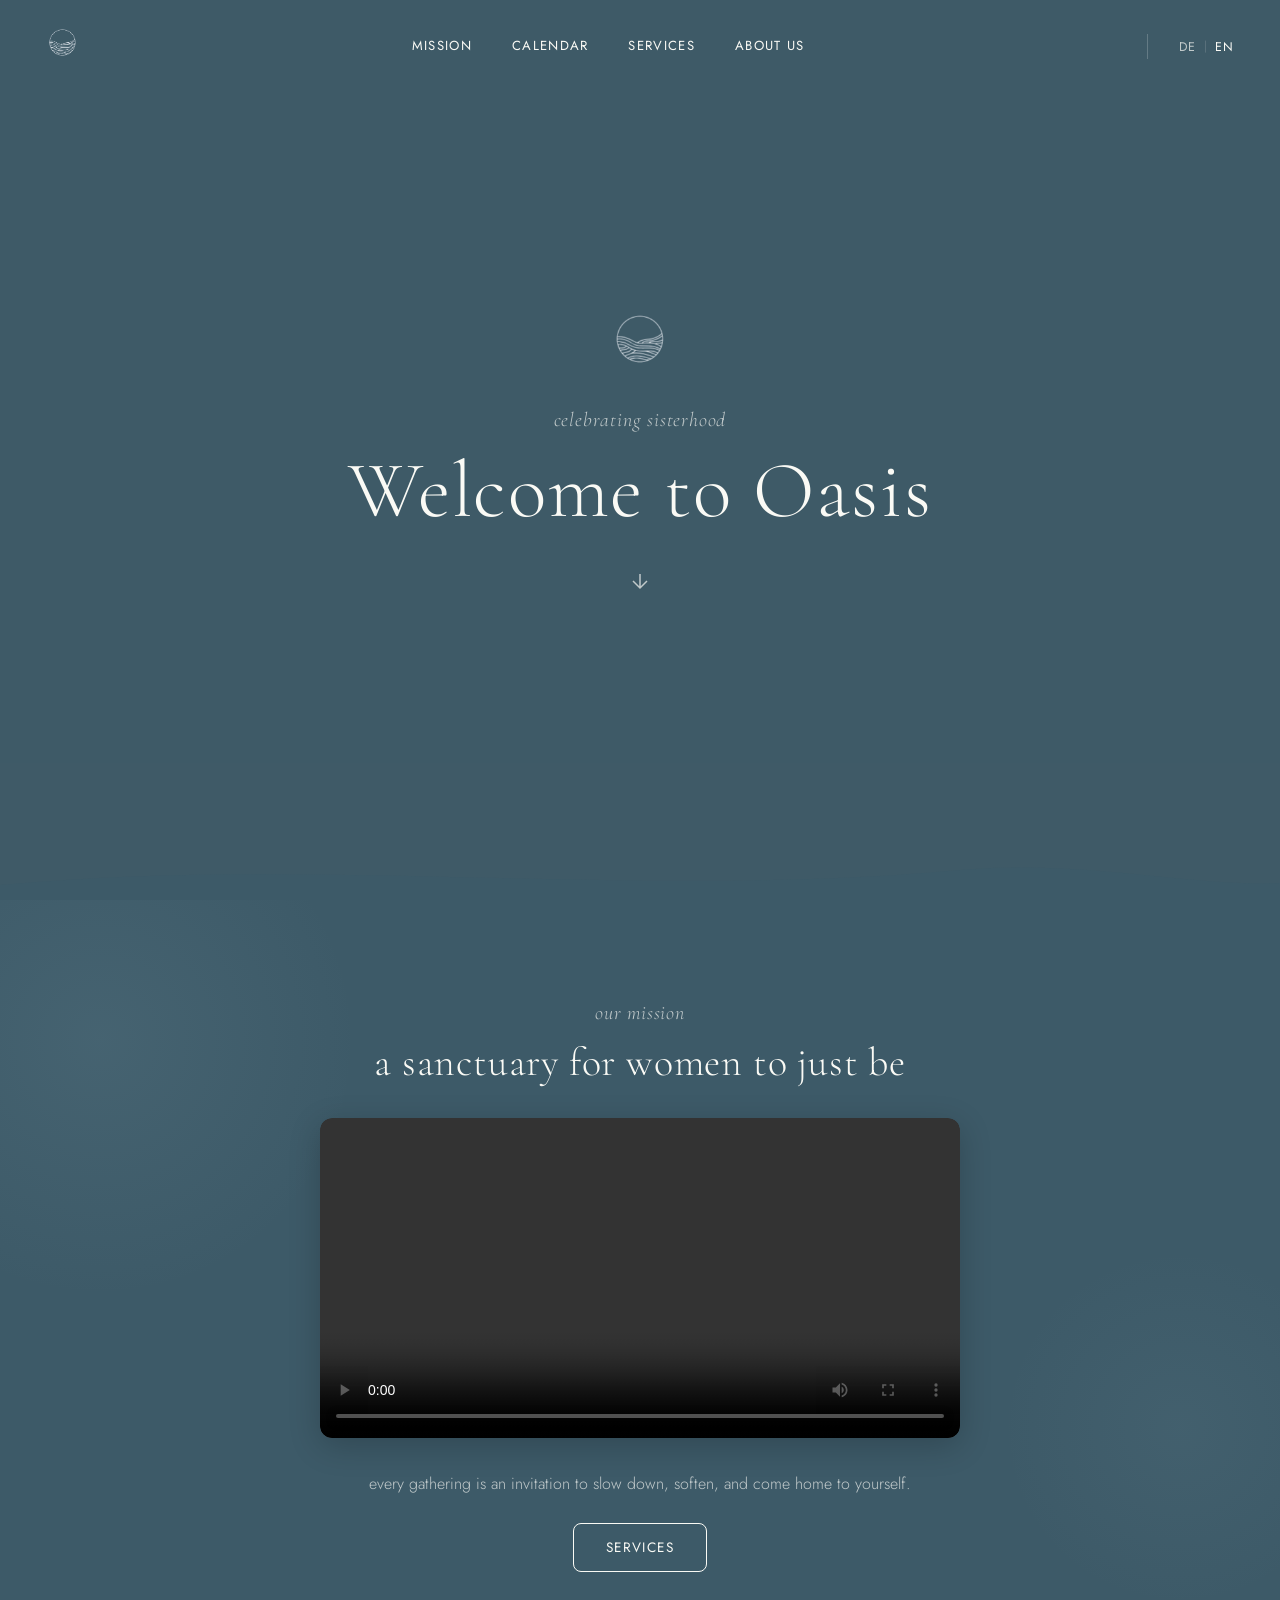
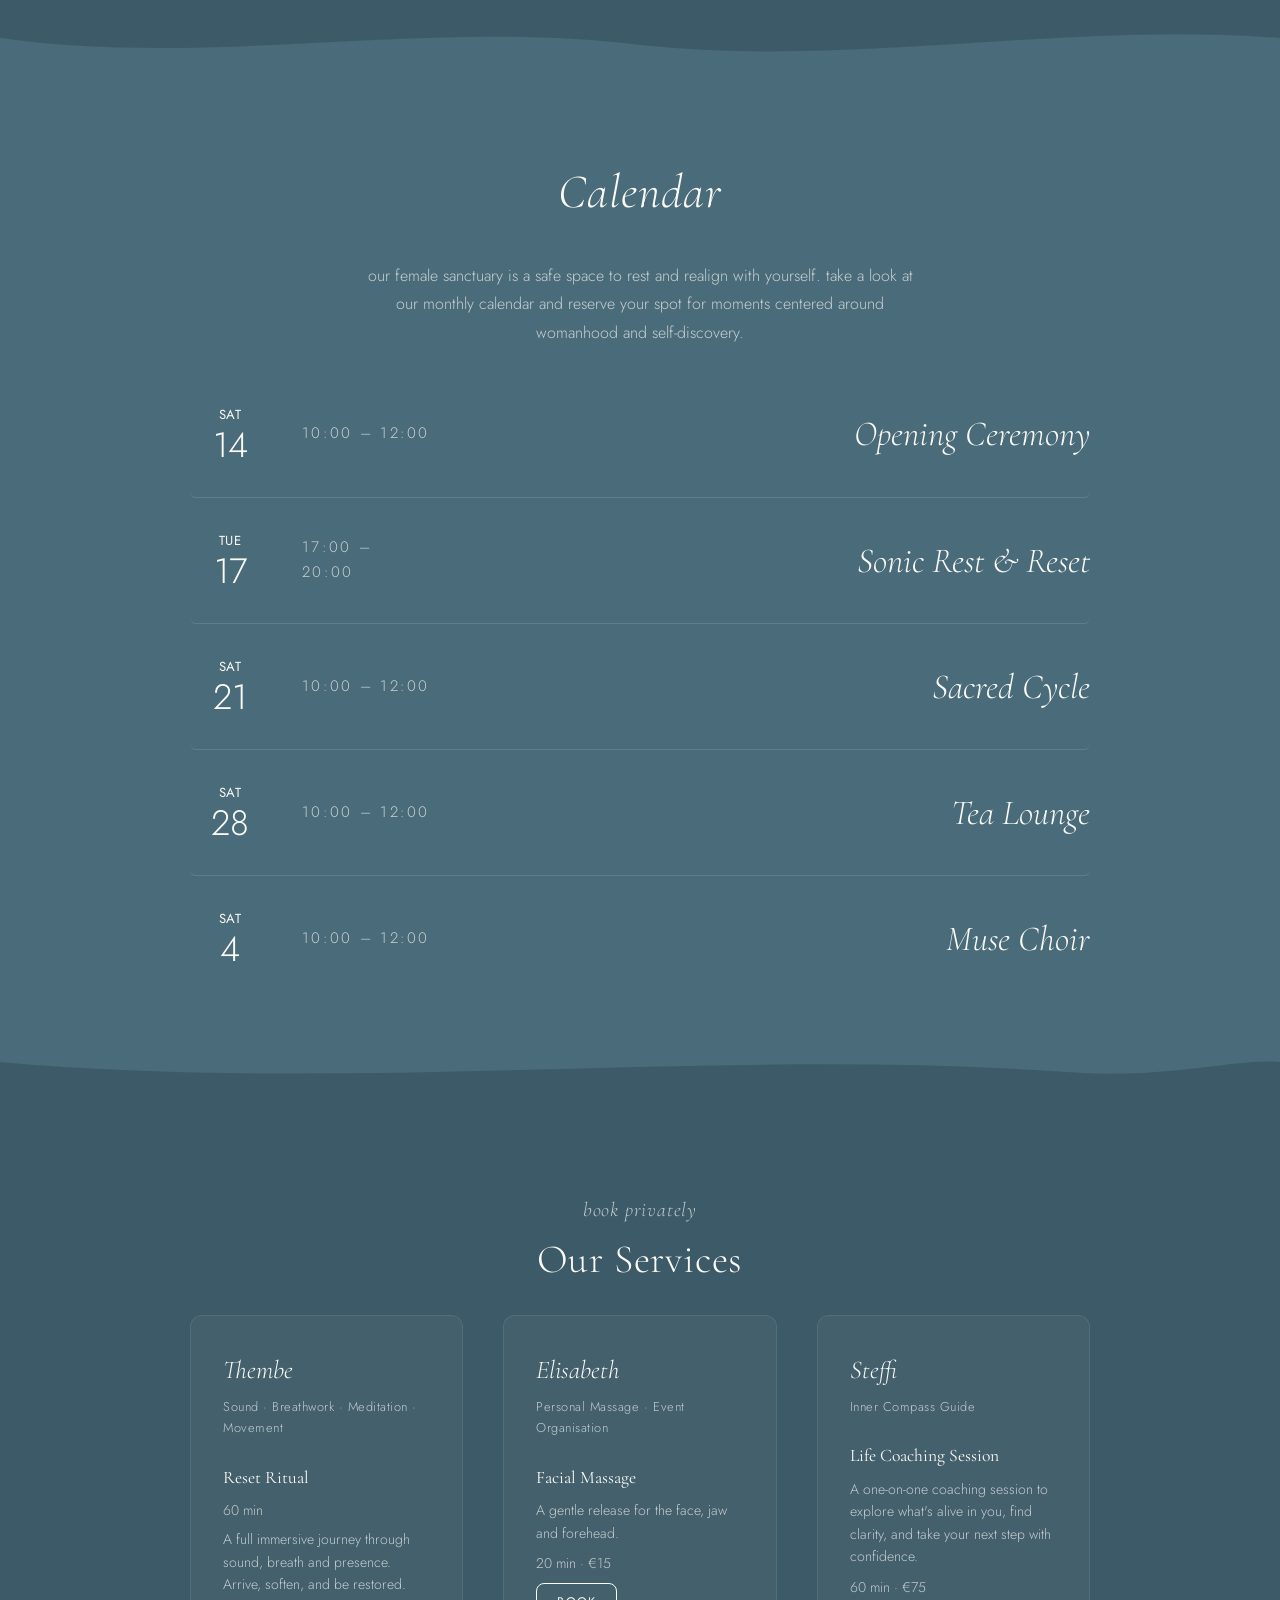
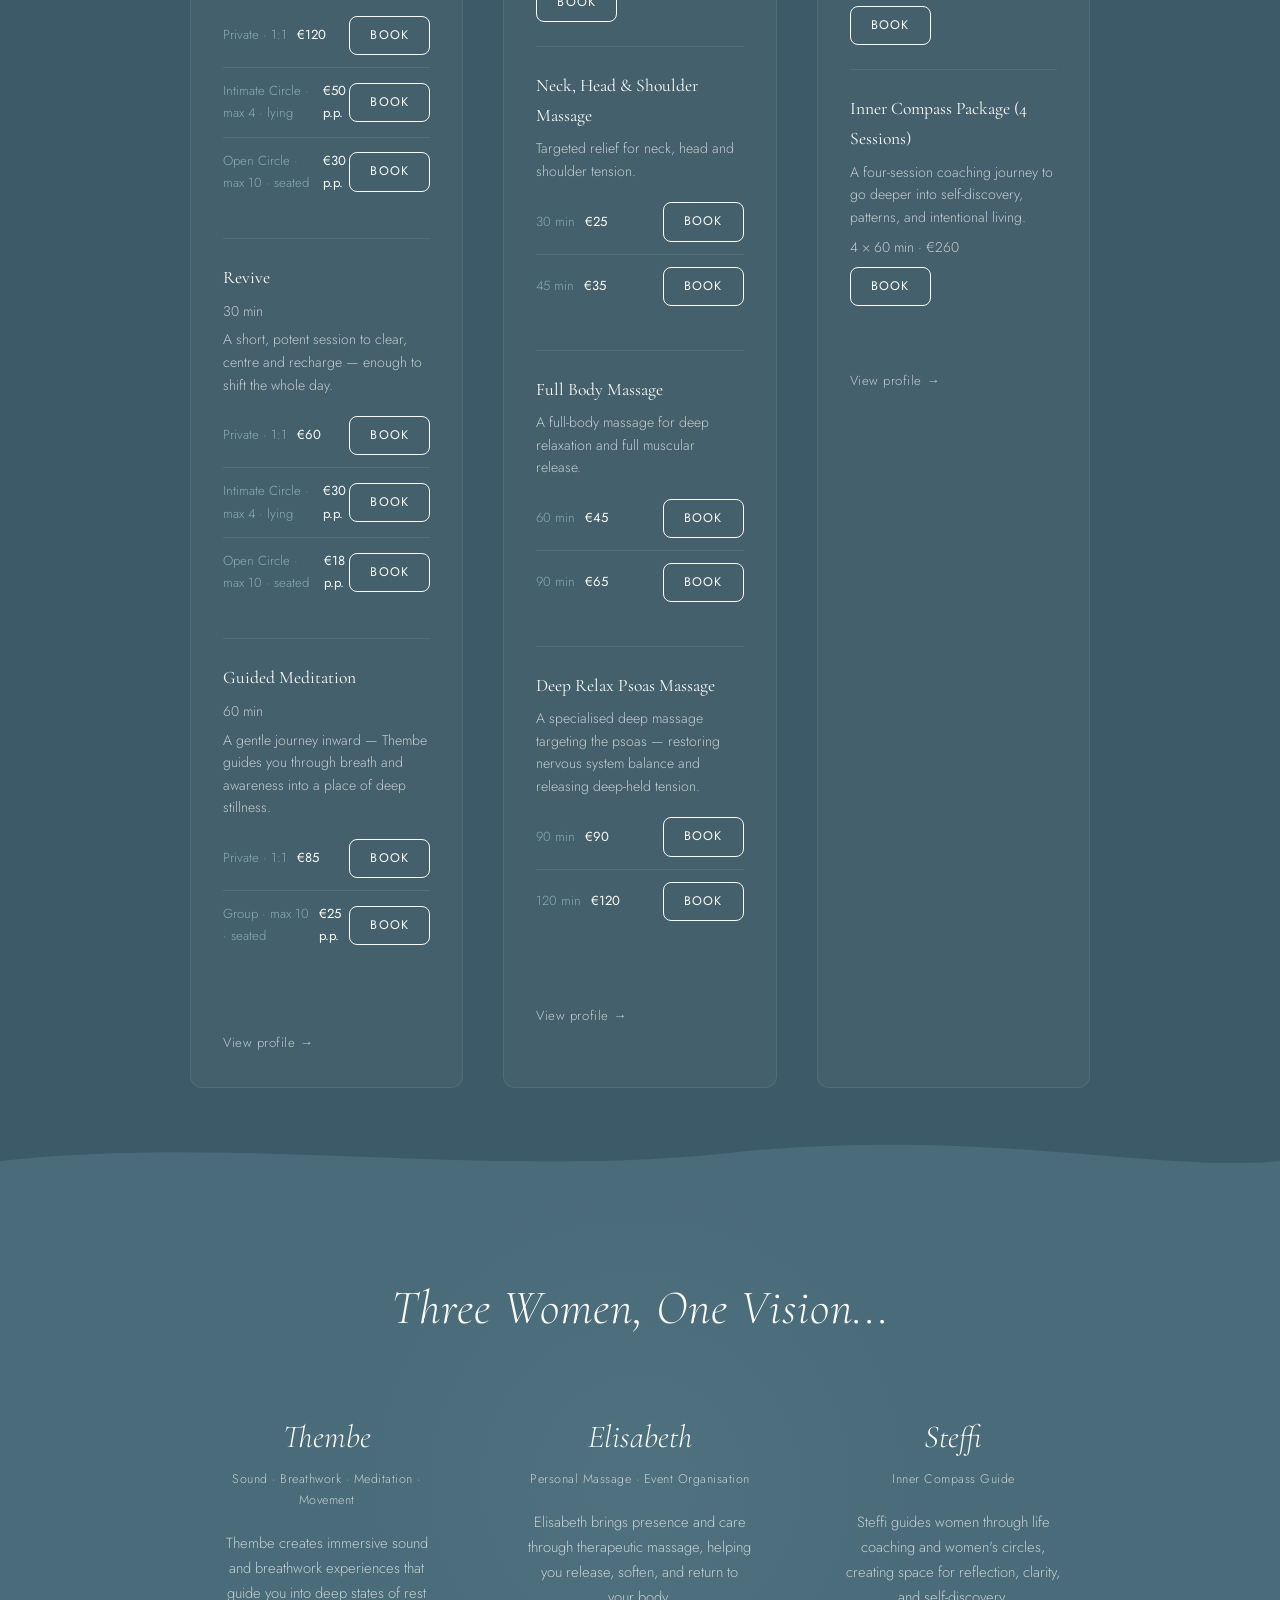
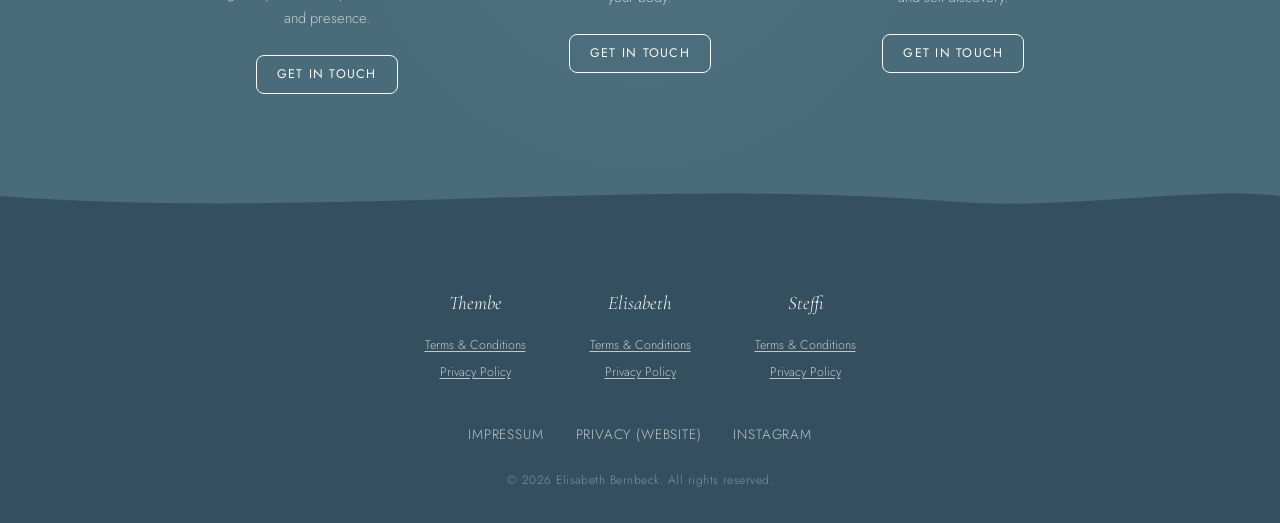
==== commit 547f7821: "Add project summary and session updates - Add PROJECT-SUMMARY.md with full project documentation - A" ====
--- a/home.html
+++ b/home.html
@@ -19,22 +19,24 @@
     <a href="#" class="nav-logo">
       <img src="assets/logo.png" alt="Oasis">
     </a>
-    <div class="nav-links">
+    <div class="nav-links" id="nav-links">
       <a href="#mission" data-en="Mission" data-de="Mission">Mission</a>
       <a href="#calendar" data-en="Calendar" data-de="Kalender">Calendar</a>
       <a href="#services" data-en="Services" data-de="Angebote">Services</a>
       <a href="#about" data-en="About Us" data-de="Über uns">About Us</a>
-      <span class="nav-lang">
-        <button id="btn-de">DE</button>
-        <span class="nav-lang-sep">|</span>
-        <button id="btn-en" class="active">EN</button>
-      </span>
-    </div>
+    </div>
+    <span class="nav-lang">
+      <button id="btn-de">DE</button>
+      <span class="nav-lang-sep">|</span>
+      <button id="btn-en" class="active">EN</button>
+    </span>
+    <button class="nav-hamburger" id="nav-hamburger" aria-label="Menu">
+      <span></span><span></span><span></span>
+    </button>
   </nav>
 
   <!-- ═══════════ HERO ═══════════ -->
   <section class="hero" id="hero">
-    <canvas id="hero-canvas"></canvas>
     <div class="hero-bg" style="background-image: url('assets/bg-water.png')"></div>
     <div class="hero-overlay"></div>
     <div class="hero-content">
@@ -146,17 +148,20 @@
 
   <script>
     // ── Inline Data (works on file:// and server) ──
+    // ── Event data ──
+    // To update availability: increment "reserved" by 1 for each new booking.
+    // "capacity: null" means unlimited spots.
     var eventsData = [
-      {"id":"opening-ceremony","name":{"en":"Opening Ceremony","de":"Eröffnungszeremonie"},"facilitator":"thembe","facilitatorFull":"Thembelihle Mchunu","date":"2026-03-14","day":{"en":"Sat","de":"Sa"},"time":"10:00 – 12:00","price":25,"currency":"€","description":{"en":"A ceremonial opening to welcome you into the Oasis space. With cacao, sound, breathwork, and intention setting — a collective moment of arrival.","de":"Eine zeremonielle Eröffnung, um dich im Oasis-Raum willkommen zu heißen. Mit Kakao, Klang, Atemarbeit und Intentionssetzung — ein gemeinsamer Moment des Ankommens."},"stripeLink":"https://buy.stripe.com/PLACEHOLDER"},
-      {"id":"sonic-rest-reset","name":{"en":"Sonic Rest & Reset","de":"Sonic Rest & Reset"},"facilitator":"thembe","facilitatorFull":"Thembelihle Mchunu","date":"2026-03-17","day":{"en":"Tue","de":"Di"},"time":"17:00 – 20:00","price":35,"currency":"€","description":{"en":"A deep sound bath journey to rest and reset your nervous system. Surrender to the healing vibrations of gongs, singing bowls, and voice.","de":"Eine tiefe Klangreise, um dein Nervensystem zur Ruhe zu bringen. Lass dich von den heilenden Vibrationen von Gongs, Klangschalen und Stimme tragen."},"stripeLink":"https://buy.stripe.com/PLACEHOLDER"},
-      {"id":"sacred-cycle","name":{"en":"Sacred Cycle","de":"Sacred Cycle"},"facilitator":"steffi","facilitatorFull":"Stefanie Gann","date":"2026-03-21","day":{"en":"Sat","de":"Sa"},"time":"10:00 – 12:00","price":30,"currency":"€","description":{"en":"A women's circle exploring the wisdom of our cycles. A space for sharing, reflection, and reconnecting with our feminine nature.","de":"Ein Frauenkreis, der die Weisheit unserer Zyklen erkundet. Ein Raum zum Teilen, Reflektieren und Wiederverbinden mit unserer weiblichen Natur."},"stripeLink":"https://buy.stripe.com/PLACEHOLDER"},
-      {"id":"tea-lounge","name":{"en":"Tea Lounge","de":"Tee-Lounge"},"facilitator":"thembe","facilitatorFull":"Thembelihle Mchunu","date":"2026-03-28","day":{"en":"Sat","de":"Sa"},"time":"10:00 – 12:00","price":15,"currency":"€","description":{"en":"A slow, intentional gathering over tea. No agenda, no performance — just presence, warmth, and conversation among women.","de":"Ein langsames, achtsames Zusammenkommen bei Tee. Keine Agenda, keine Performance — nur Präsenz, Wärme und Gespräche unter Frauen."},"stripeLink":"https://buy.stripe.com/PLACEHOLDER"},
-      {"id":"muse-choir","name":{"en":"Muse Choir","de":"Muse Choir"},"facilitator":"thembe","facilitatorFull":"Thembelihle Mchunu","date":"2026-04-04","day":{"en":"Sat","de":"Sa"},"time":"10:00 – 12:00","price":20,"currency":"€","description":{"en":"A group singing experience — no experience needed. Find your voice, feel the resonance of singing together, and let the music move through you.","de":"Ein gemeinsames Singerlebnis — keine Erfahrung nötig. Finde deine Stimme, spüre die Resonanz des gemeinsamen Singens und lass die Musik durch dich fließen."},"stripeLink":"https://buy.stripe.com/PLACEHOLDER"}
+      {"id":"opening-ceremony","name":{"en":"Opening Ceremony","de":"Eröffnungszeremonie"},"facilitator":"thembe","facilitatorFull":"Thembelihle Mchunu","date":"2026-03-14","day":{"en":"Sat","de":"Sa"},"time":"10:00 – 12:00","price":25,"currency":"€","capacity":20,"reserved":0,"description":{"en":"A ceremonial opening to welcome you into the Oasis space. With cacao, sound, breathwork, and intention setting — a collective moment of arrival.","de":"Eine zeremonielle Eröffnung, um dich im Oasis-Raum willkommen zu heißen. Mit Kakao, Klang, Atemarbeit und Intentionssetzung — ein gemeinsamer Moment des Ankommens."},"stripeLink":"https://buy.stripe.com/PLACEHOLDER"},
+      {"id":"sonic-rest-reset","name":{"en":"Sonic Rest & Reset","de":"Sonic Rest & Reset"},"facilitator":"thembe","facilitatorFull":"Thembelihle Mchunu","date":"2026-03-17","day":{"en":"Tue","de":"Di"},"time":"17:00 – 20:00","price":35,"currency":"€","capacity":15,"reserved":0,"description":{"en":"A deep sound bath journey to rest and reset your nervous system. Surrender to the healing vibrations of gongs, singing bowls, and voice.","de":"Eine tiefe Klangreise, um dein Nervensystem zur Ruhe zu bringen. Lass dich von den heilenden Vibrationen von Gongs, Klangschalen und Stimme tragen."},"stripeLink":"https://buy.stripe.com/PLACEHOLDER"},
+      {"id":"sacred-cycle","name":{"en":"Sacred Cycle","de":"Sacred Cycle"},"facilitator":"steffi","facilitatorFull":"Stefanie Gann","date":"2026-03-21","day":{"en":"Sat","de":"Sa"},"time":"10:00 – 12:00","price":30,"currency":"€","capacity":12,"reserved":0,"description":{"en":"A women's circle exploring the wisdom of our cycles. A space for sharing, reflection, and reconnecting with our feminine nature.","de":"Ein Frauenkreis, der die Weisheit unserer Zyklen erkundet. Ein Raum zum Teilen, Reflektieren und Wiederverbinden mit unserer weiblichen Natur."},"stripeLink":"https://buy.stripe.com/PLACEHOLDER"},
+      {"id":"tea-lounge","name":{"en":"Tea Lounge","de":"Tee-Lounge"},"facilitator":"thembe","facilitatorFull":"Thembelihle Mchunu","date":"2026-03-28","day":{"en":"Sat","de":"Sa"},"time":"10:00 – 12:00","price":15,"currency":"€","capacity":12,"reserved":0,"description":{"en":"A slow, intentional gathering over tea. No agenda, no performance — just presence, warmth, and conversation among women.","de":"Ein langsames, achtsames Zusammenkommen bei Tee. Keine Agenda, keine Performance — nur Präsenz, Wärme und Gespräche unter Frauen."},"stripeLink":"https://buy.stripe.com/PLACEHOLDER"},
+      {"id":"muse-choir","name":{"en":"Muse Choir","de":"Muse Choir"},"facilitator":"thembe","facilitatorFull":"Thembelihle Mchunu","date":"2026-04-04","day":{"en":"Sat","de":"Sa"},"time":"10:00 – 12:00","price":20,"currency":"€","capacity":20,"reserved":0,"description":{"en":"A group singing experience — no experience needed. Find your voice, feel the resonance of singing together, and let the music move through you.","de":"Ein gemeinsames Singerlebnis — keine Erfahrung nötig. Finde deine Stimme, spüre die Resonanz des gemeinsamen Singens und lass die Musik durch dich fließen."},"stripeLink":"https://buy.stripe.com/PLACEHOLDER"}
     ];
 
     var servicesData = {
-      "thembe":{"name":"Thembe","fullName":"Thembelihle Mchunu","role":{"en":"Sound · Breathwork · Meditation · Movement","de":"Klang · Atemarbeit · Meditation · Bewegung"},"bio":{"en":"Thembe creates immersive sound and breathwork experiences that guide you into deep states of rest and presence.","de":"Thembe kreiert immersive Klang- und Atemarbeit-Erlebnisse, die dich in tiefe Zustände der Ruhe und Präsenz führen."},"email":"PLACEHOLDER@email.com","services":[{"id":"private-sound-bath","name":{"en":"Private Sound Bath","de":"Privates Klangbad"},"description":{"en":"A one-on-one sound bath tailored to your needs. Deep relaxation through singing bowls, gongs, and vocal toning.","de":"Ein individuelles Klangbad, abgestimmt auf deine Bedürfnisse. Tiefe Entspannung durch Klangschalen, Gongs und Stimmarbeit."},"duration":"60 min","price":80,"currency":"€","stripeLink":"https://buy.stripe.com/PLACEHOLDER"},{"id":"breathwork-session","name":{"en":"Private Breathwork Session","de":"Private Atemarbeit-Sitzung"},"description":{"en":"A guided breathwork journey to release tension, process emotions, and reconnect with your body.","de":"Eine geführte Atemreise, um Spannungen zu lösen, Emotionen zu verarbeiten und dich wieder mit deinem Körper zu verbinden."},"duration":"60 min","price":70,"currency":"€","stripeLink":"https://buy.stripe.com/PLACEHOLDER"}]},
-      "elisabeth":{"name":"Elisabeth","fullName":"Elisabeth Bernbeck","role":{"en":"Personal Massage · Event Organisation","de":"Massage · Eventorganisation"},"bio":{"en":"Elisabeth brings presence and care through therapeutic massage, helping you release, soften, and return to your body.","de":"Elisabeth bringt Präsenz und Fürsorge durch therapeutische Massage und hilft dir, loszulassen, weich zu werden und in deinen Körper zurückzukehren."},"email":"elisabethbernbeck@gmail.com","services":[{"id":"relaxation-massage","name":{"en":"Relaxation Massage","de":"Entspannungsmassage"},"description":{"en":"A full-body massage focused on deep relaxation and releasing muscular tension.","de":"Eine Ganzkörpermassage mit Fokus auf tiefe Entspannung und das Lösen muskulärer Verspannungen."},"duration":"60 min","price":70,"currency":"€","stripeLink":"https://buy.stripe.com/PLACEHOLDER"},{"id":"deep-tissue-massage","name":{"en":"Deep Tissue Massage","de":"Tiefengewebsmassage"},"description":{"en":"A deeper, more targeted massage working into chronic tension patterns and tight areas.","de":"Eine tiefere, gezieltere Massage, die chronische Verspannungsmuster und verhärtete Bereiche bearbeitet."},"duration":"75 min","price":90,"currency":"€","stripeLink":"https://buy.stripe.com/PLACEHOLDER"}]},
+      "thembe":{"name":"Thembe","fullName":"Thembelihle Mchunu","role":{"en":"Sound · Breathwork · Meditation · Movement","de":"Klang · Atemarbeit · Meditation · Bewegung"},"bio":{"en":"Thembe creates immersive sound and breathwork experiences that guide you into deep states of rest and presence.","de":"Thembe kreiert immersive Klang- und Atemarbeit-Erlebnisse, die dich in tiefe Zustände der Ruhe und Präsenz führen."},"email":"PLACEHOLDER@email.com","services":[{"id":"reset-ritual","name":{"en":"Reset Ritual","de":"Reset Ritual"},"description":{"en":"A full immersive journey through sound, breath and presence. Arrive, soften, and be restored.","de":"Eine vollständige immersive Reise durch Klang, Atem und Präsenz. Ankommen, weicher werden, erneuert hervorgehen."},"duration":"60 min","currency":"€","tiers":[{"info":{"en":"Private · 1:1","de":"Privat · 1:1"},"price":120,"stripeLink":"https://buy.stripe.com/PLACEHOLDER"},{"info":{"en":"Intimate Circle · max 4 · lying","de":"Intimkreis · max 4 · liegend"},"price":50,"pp":true,"stripeLink":"https://buy.stripe.com/PLACEHOLDER"},{"info":{"en":"Open Circle · max 10 · seated","de":"Offener Kreis · max 10 · sitzend"},"price":30,"pp":true,"stripeLink":"https://buy.stripe.com/PLACEHOLDER"}]},{"id":"revive","name":{"en":"Revive","de":"Revive"},"description":{"en":"A short, potent session to clear, centre and recharge — enough to shift the whole day.","de":"Eine kurze, intensive Session zum Klären, Zentrieren und Wiederaufladen — genug, um den ganzen Tag zu verändern."},"duration":"30 min","currency":"€","tiers":[{"info":{"en":"Private · 1:1","de":"Privat · 1:1"},"price":60,"stripeLink":"https://buy.stripe.com/PLACEHOLDER"},{"info":{"en":"Intimate Circle · max 4 · lying","de":"Intimkreis · max 4 · liegend"},"price":30,"pp":true,"stripeLink":"https://buy.stripe.com/PLACEHOLDER"},{"info":{"en":"Open Circle · max 10 · seated","de":"Offener Kreis · max 10 · sitzend"},"price":18,"pp":true,"stripeLink":"https://buy.stripe.com/PLACEHOLDER"}]},{"id":"guided-meditation","name":{"en":"Guided Meditation","de":"Geführte Meditation"},"description":{"en":"A gentle journey inward — Thembe guides you through breath and awareness into a place of deep stillness.","de":"Eine sanfte Reise nach innen — Thembe führt dich durch Atem und Achtsamkeit in tiefe Stille."},"duration":"60 min","currency":"€","tiers":[{"info":{"en":"Private · 1:1","de":"Privat · 1:1"},"price":85,"stripeLink":"https://buy.stripe.com/PLACEHOLDER"},{"info":{"en":"Group · max 10 · seated","de":"Gruppe · max 10 · sitzend"},"price":25,"pp":true,"stripeLink":"https://buy.stripe.com/PLACEHOLDER"}]}]},
+      "elisabeth":{"name":"Elisabeth","fullName":"Elisabeth Bernbeck","role":{"en":"Personal Massage · Event Organisation","de":"Massage · Eventorganisation"},"bio":{"en":"Elisabeth brings presence and care through therapeutic massage, helping you release, soften, and return to your body.","de":"Elisabeth bringt Präsenz und Fürsorge durch therapeutische Massage und hilft dir, loszulassen, weich zu werden und in deinen Körper zurückzukehren."},"email":"elisabethbernbeck@gmail.com","services":[{"id":"gesichtsmassage","name":{"en":"Facial Massage","de":"Gesichtsmassage"},"description":{"en":"A gentle release for the face, jaw and forehead.","de":"Eine sanfte Entspannung für Gesicht, Kiefer und Stirn."},"duration":"20 min","price":15,"currency":"€","stripeLink":"https://buy.stripe.com/PLACEHOLDER"},{"id":"nacken-kopf-schulter","name":{"en":"Neck, Head & Shoulder Massage","de":"Nacken-, Kopf- & Schultermassage"},"description":{"en":"Targeted relief for neck, head and shoulder tension.","de":"Gezielte Linderung von Spannungen in Nacken, Kopf und Schultern."},"currency":"€","tiers":[{"duration":"30 min","price":25,"stripeLink":"https://buy.stripe.com/PLACEHOLDER"},{"duration":"45 min","price":35,"stripeLink":"https://buy.stripe.com/PLACEHOLDER"}]},{"id":"ganzkorpermassage","name":{"en":"Full Body Massage","de":"Ganzkörpermassage"},"description":{"en":"A full-body massage for deep relaxation and full muscular release.","de":"Eine Ganzkörpermassage für tiefe Entspannung und vollständige Muskelentspannung."},"currency":"€","tiers":[{"duration":"60 min","price":45,"stripeLink":"https://buy.stripe.com/PLACEHOLDER"},{"duration":"90 min","price":65,"stripeLink":"https://buy.stripe.com/PLACEHOLDER"}]},{"id":"psoas-massage","name":{"en":"Deep Relax Psoas Massage","de":"Deep Relax Psoas Massage"},"description":{"en":"A specialised deep massage targeting the psoas — restoring nervous system balance and releasing deep-held tension.","de":"Eine spezialisierte Psoas-Tiefenmassage — für Nervenbalance und das Lösen tiefgehaltener Spannungen."},"currency":"€","tiers":[{"duration":"90 min","price":90,"stripeLink":"https://buy.stripe.com/PLACEHOLDER"},{"duration":"120 min","price":120,"stripeLink":"https://buy.stripe.com/PLACEHOLDER"}]}]},
       "steffi":{"name":"Steffi","fullName":"Stefanie Gann","role":{"en":"Inner Compass Guide","de":"Innerer Kompass Guide"},"bio":{"en":"Steffi guides women through life coaching and women's circles, creating space for reflection, clarity, and self-discovery.","de":"Steffi begleitet Frauen durch Life Coaching und Frauenkreise und schafft Raum für Reflexion, Klarheit und Selbstentdeckung."},"email":"stefanie.gann@gmx.net","services":[{"id":"life-coaching","name":{"en":"Life Coaching Session","de":"Life-Coaching-Sitzung"},"description":{"en":"A one-on-one coaching session to explore what's alive in you, find clarity, and take your next step with confidence.","de":"Eine Einzelcoaching-Sitzung, um zu erkunden, was in dir lebendig ist, Klarheit zu finden und deinen nächsten Schritt mit Zuversicht zu gehen."},"duration":"60 min","price":75,"currency":"€","stripeLink":"https://buy.stripe.com/PLACEHOLDER"},{"id":"inner-compass-package","name":{"en":"Inner Compass Package (4 Sessions)","de":"Innerer Kompass Paket (4 Sitzungen)"},"description":{"en":"A four-session coaching journey to go deeper into self-discovery, patterns, and intentional living.","de":"Eine vierteilige Coaching-Reise, um tiefer in Selbstentdeckung, Muster und bewusstes Leben einzutauchen."},"duration":"4 × 60 min","price":260,"currency":"€","stripeLink":"https://buy.stripe.com/PLACEHOLDER"}]}
     };
 
@@ -197,6 +202,20 @@
       });
     });
 
+    // ── Mobile nav hamburger ──
+    var hamburger = document.getElementById('nav-hamburger');
+    var navLinks  = document.getElementById('nav-links');
+    hamburger.addEventListener('click', function () {
+      nav.classList.toggle('nav-open');
+      navLinks.classList.toggle('open');
+    });
+    navLinks.querySelectorAll('a').forEach(function (link) {
+      link.addEventListener('click', function () {
+        nav.classList.remove('nav-open');
+        navLinks.classList.remove('open');
+      });
+    });
+
     // ── Nav + parallax on scroll ──
     var nav = document.querySelector('.site-nav');
     var heroBg = document.querySelector('.hero-bg');
@@ -232,14 +251,41 @@
         var d = new Date(ev.date + 'T00:00:00');
         var dayNum = d.getDate();
         var dayName = ev.day[lang];
+
+        // Spots logic
+        var spotsLeft = ev.capacity != null ? ev.capacity - (ev.reserved || 0) : null;
+        var soldOut   = spotsLeft !== null && spotsLeft <= 0;
+
+        // Small badge shown in collapsed row (only when low or sold out)
+        var badge = '';
+        if (soldOut) {
+          badge = '<span class="spots-badge sold-out">' + (lang === 'de' ? 'Ausgebucht' : 'Sold out') + '</span>';
+        } else if (spotsLeft !== null && spotsLeft <= 5) {
+          badge = '<span class="spots-badge low">' + spotsLeft + ' ' + (lang === 'de' ? 'Plätze frei' : 'spots left') + '</span>';
+        }
+
+        // Detail line in expanded panel
+        var spotsDetail = '';
+        if (spotsLeft !== null) {
+          spotsDetail = soldOut
+            ? '<p class="event-spots-detail sold-out">' + (lang === 'de' ? 'Diese Veranstaltung ist ausgebucht.' : 'This event is fully booked.') + '</p>'
+            : '<p class="event-spots-detail">' + spotsLeft + ' ' + (lang === 'de' ? 'von ' + ev.capacity + ' Plätzen frei' : 'of ' + ev.capacity + ' spots remaining') + '</p>';
+        }
+
+        // Reserve button or sold-out state
+        var reserveBtn = soldOut
+          ? '<span class="btn-outline btn-sm btn-disabled">' + (lang === 'de' ? 'Ausgebucht' : 'Sold out') + '</span>'
+          : '<a href="reserve.html?event=' + ev.id + '" class="btn-outline btn-sm">' + (lang === 'de' ? 'Reservieren' : 'Reserve') + '</a>';
+
         return '<div class="event-row reveal" style="transition-delay:' + (i * 0.09) + 's" onclick="this.classList.toggle(\'active\')">' +
           '<div class="event-date"><span class="event-day-name">' + dayName + '</span><span class="event-day-num">' + dayNum + '</span></div>' +
           '<div class="event-time">' + ev.time + '</div>' +
-          '<div class="event-name">' + ev.name[lang] + '</div>' +
+          '<div class="event-name">' + ev.name[lang] + badge + '</div>' +
           '<div class="event-hover">' +
             '<p class="event-desc">' + ev.description[lang] + '</p>' +
             '<p class="event-meta">' + ev.facilitatorFull + ' · ' + ev.currency + ev.price + '</p>' +
-            '<a href="reserve.html?event=' + ev.id + '" class="btn-outline btn-sm">' + (lang === 'de' ? 'Reservieren' : 'Reserve') + '</a>' +
+            spotsDetail +
+            reserveBtn +
           '</div>' +
         '</div>';
       }).join('');
@@ -253,11 +299,31 @@
       container.innerHTML = Object.keys(servicesData).map(function (key, idx) {
         var f = servicesData[key];
         var servicesHtml = f.services.map(function (s) {
+          var priceHtml;
+          if (s.tiers) {
+            priceHtml = '<div class="service-tiers">' +
+              s.tiers.map(function (t) {
+                var label = t.info ? t.info[lang] : t.duration;
+                var price = t.price != null
+                  ? s.currency + t.price + (t.pp ? ' p.p.' : '')
+                  : '—';
+                return '<div class="service-tier">' +
+                  '<span class="service-tier-info">' + label + '<em>' + price + '</em></span>' +
+                  '<a href="' + t.stripeLink + '" target="_blank" class="btn-outline btn-sm">' + (lang === 'de' ? 'Buchen' : 'Book') + '</a>' +
+                '</div>';
+              }).join('') +
+            '</div>';
+          } else {
+            priceHtml = '<p class="service-meta">' + s.duration + ' · ' + s.currency + s.price + '</p>' +
+              '<a href="' + s.stripeLink + '" target="_blank" class="btn-outline btn-sm">' + (lang === 'de' ? 'Buchen' : 'Book') + '</a>';
+          }
+          var durationTag = (s.duration && s.tiers && s.tiers[0].info)
+            ? '<p class="service-meta" style="margin-bottom:0.4rem">' + s.duration + '</p>' : '';
           return '<div class="service-item">' +
             '<h4>' + s.name[lang] + '</h4>' +
+            durationTag +
             '<p>' + s.description[lang] + '</p>' +
-            '<p class="service-meta">' + s.duration + ' · ' + s.currency + s.price + '</p>' +
-            '<a href="' + s.stripeLink + '" target="_blank" class="btn-outline btn-sm">' + (lang === 'de' ? 'Buchen' : 'Book') + '</a>' +
+            priceHtml +
           '</div>';
         }).join('');
         return '<div class="services-col reveal" style="transition-delay:' + (idx * 0.13) + 's">' +
@@ -290,63 +356,6 @@
     setLang(currentLang);
     initReveal();
 
-    // ── Hero Particles ──
-    (function () {
-      var canvas = document.getElementById('hero-canvas');
-      if (!canvas) return;
-      var ctx = canvas.getContext('2d');
-      var particles = [];
-      var COUNT = 42;
-      var animId;
-
-      function resize() {
-        canvas.width = canvas.offsetWidth;
-        canvas.height = canvas.offsetHeight;
-      }
-
-      function makeParticle() {
-        return {
-          x: Math.random() * canvas.width,
-          y: Math.random() * canvas.height,
-          r: 1 + Math.random() * 2.2,
-          vy: -(0.12 + Math.random() * 0.22),
-          vx: (Math.random() - 0.5) * 0.15,
-          opacity: 0.12 + Math.random() * 0.32,
-          phase: Math.random() * Math.PI * 2,
-          freq: 0.004 + Math.random() * 0.007
-        };
-      }
-
-      window.addEventListener('resize', resize, { passive: true });
-      resize();
-      for (var i = 0; i < COUNT; i++) particles.push(makeParticle());
-
-      function draw() {
-        ctx.clearRect(0, 0, canvas.width, canvas.height);
-        particles.forEach(function (p) {
-          p.phase += p.freq;
-          p.x += Math.sin(p.phase) * 0.45 + p.vx;
-          p.y += p.vy;
-          if (p.y < -8) { p.y = canvas.height + 8; p.x = Math.random() * canvas.width; }
-          ctx.beginPath();
-          ctx.arc(p.x, p.y, p.r, 0, Math.PI * 2);
-          ctx.fillStyle = 'rgba(250,250,245,' + p.opacity + ')';
-          ctx.fill();
-        });
-        animId = requestAnimationFrame(draw);
-      }
-
-      // Only animate when hero is visible
-      var heroEl = document.querySelector('.hero');
-      var heroVis = new IntersectionObserver(function (entries) {
-        if (entries[0].isIntersecting) {
-          animId = requestAnimationFrame(draw);
-        } else {
-          cancelAnimationFrame(animId);
-        }
-      });
-      if (heroEl) heroVis.observe(heroEl);
-    })();
   </script>
 </body>
 </html>
--- a/style.css
+++ b/style.css
@@ -670,6 +670,39 @@
   font-size: 0.82rem;
   color: var(--accent);
   margin-bottom: 0.75rem;
+}
+
+/* ── Service tiers (multi-duration pricing) ───────────── */
+
+.service-tiers {
+  margin-bottom: 0.5rem;
+}
+
+.service-tier {
+  display: flex;
+  align-items: center;
+  justify-content: space-between;
+  padding: 0.75rem 0;
+  border-bottom: 1px solid rgba(255, 255, 255, 0.09);
+}
+
+.service-tier:last-child {
+  border-bottom: none;
+  margin-bottom: 0.25rem;
+}
+
+.service-tier-info {
+  font-size: 0.82rem;
+  color: var(--accent);
+  display: flex;
+  gap: 0.6rem;
+  align-items: center;
+}
+
+.service-tier-info em {
+  font-style: normal;
+  color: var(--text-light);
+  font-weight: 400;
 }
 
 .view-profile {
@@ -1215,6 +1248,138 @@
   background: rgba(255, 255, 255, 0.045);
 }
 
+/* ── Spots availability ──────────────────────────────── */
+
+/* Calendar — badge in collapsed event row */
+.spots-badge {
+  display: block;
+  font-family: var(--font-body);
+  font-style: normal;
+  font-size: 0.68rem;
+  letter-spacing: 0.08em;
+  text-transform: uppercase;
+  color: var(--accent);
+  margin-top: 0.25rem;
+}
+
+.spots-badge.low  { color: #c9956a; }
+.spots-badge.sold-out { color: var(--text-muted); }
+
+/* Calendar — detail line in expanded event panel */
+.event-spots-detail {
+  font-size: 0.82rem;
+  color: var(--accent);
+  margin-bottom: 0.75rem;
+  letter-spacing: 0.02em;
+}
+
+.event-spots-detail.sold-out { color: var(--text-muted); }
+
+/* Disabled sold-out button */
+.btn-disabled {
+  opacity: 0.45;
+  cursor: default;
+  pointer-events: none;
+}
+
+/* Reserve page — spots line */
+.res-spots {
+  font-size: 0.85rem;
+  color: var(--accent);
+  margin-top: 0.5rem;
+  letter-spacing: 0.02em;
+}
+
+.res-spots.low { color: #c9956a; }
+
+/* Reserve page — sold out message */
+.res-sold-out {
+  text-align: center;
+  padding: 2rem 0 1rem;
+}
+
+.res-sold-out p {
+  font-family: var(--font-display);
+  font-style: italic;
+  font-size: 1.2rem;
+  color: var(--text-muted);
+  margin-bottom: 1.5rem;
+}
+
+/* ── Mobile navigation — hamburger ──────────────────── */
+
+.nav-hamburger {
+  display: none;
+  flex-direction: column;
+  justify-content: center;
+  gap: 5px;
+  background: none;
+  border: none;
+  cursor: pointer;
+  padding: 0.5rem;
+  z-index: 11;
+  flex-shrink: 0;
+}
+
+.nav-hamburger span {
+  display: block;
+  width: 22px;
+  height: 1.5px;
+  background: var(--text-light);
+  border-radius: 2px;
+  transition: transform 0.3s ease, opacity 0.3s ease;
+}
+
+@media (max-width: 768px) {
+  .nav-hamburger {
+    display: flex;
+  }
+
+  /* Overlay menu */
+  .nav-links {
+    display: none;
+    position: fixed;
+    inset: 0;
+    background: rgba(36, 54, 62, 0.97);
+    backdrop-filter: blur(16px);
+    -webkit-backdrop-filter: blur(16px);
+    flex-direction: column;
+    align-items: center;
+    justify-content: center;
+    gap: 2.5rem;
+    z-index: 10;
+  }
+
+  .nav-links.open {
+    display: flex;
+  }
+
+  .nav-links a {
+    font-size: 1.1rem;
+    letter-spacing: 0.14em;
+    text-align: center;
+  }
+
+  .nav-lang {
+    border-left: none;
+    padding-left: 0;
+    margin-left: 0;
+    gap: 0.25rem;
+  }
+
+  /* Hamburger → X animation */
+  .site-nav.nav-open .nav-hamburger span:nth-child(1) {
+    transform: translateY(6.5px) rotate(45deg);
+  }
+  .site-nav.nav-open .nav-hamburger span:nth-child(2) {
+    opacity: 0;
+    transform: scaleX(0);
+  }
+  .site-nav.nav-open .nav-hamburger span:nth-child(3) {
+    transform: translateY(-6.5px) rotate(-45deg);
+  }
+}
+
 /* ── Mobile: hide wave on small screens ──────────────── */
 
 @media (max-width: 480px) {
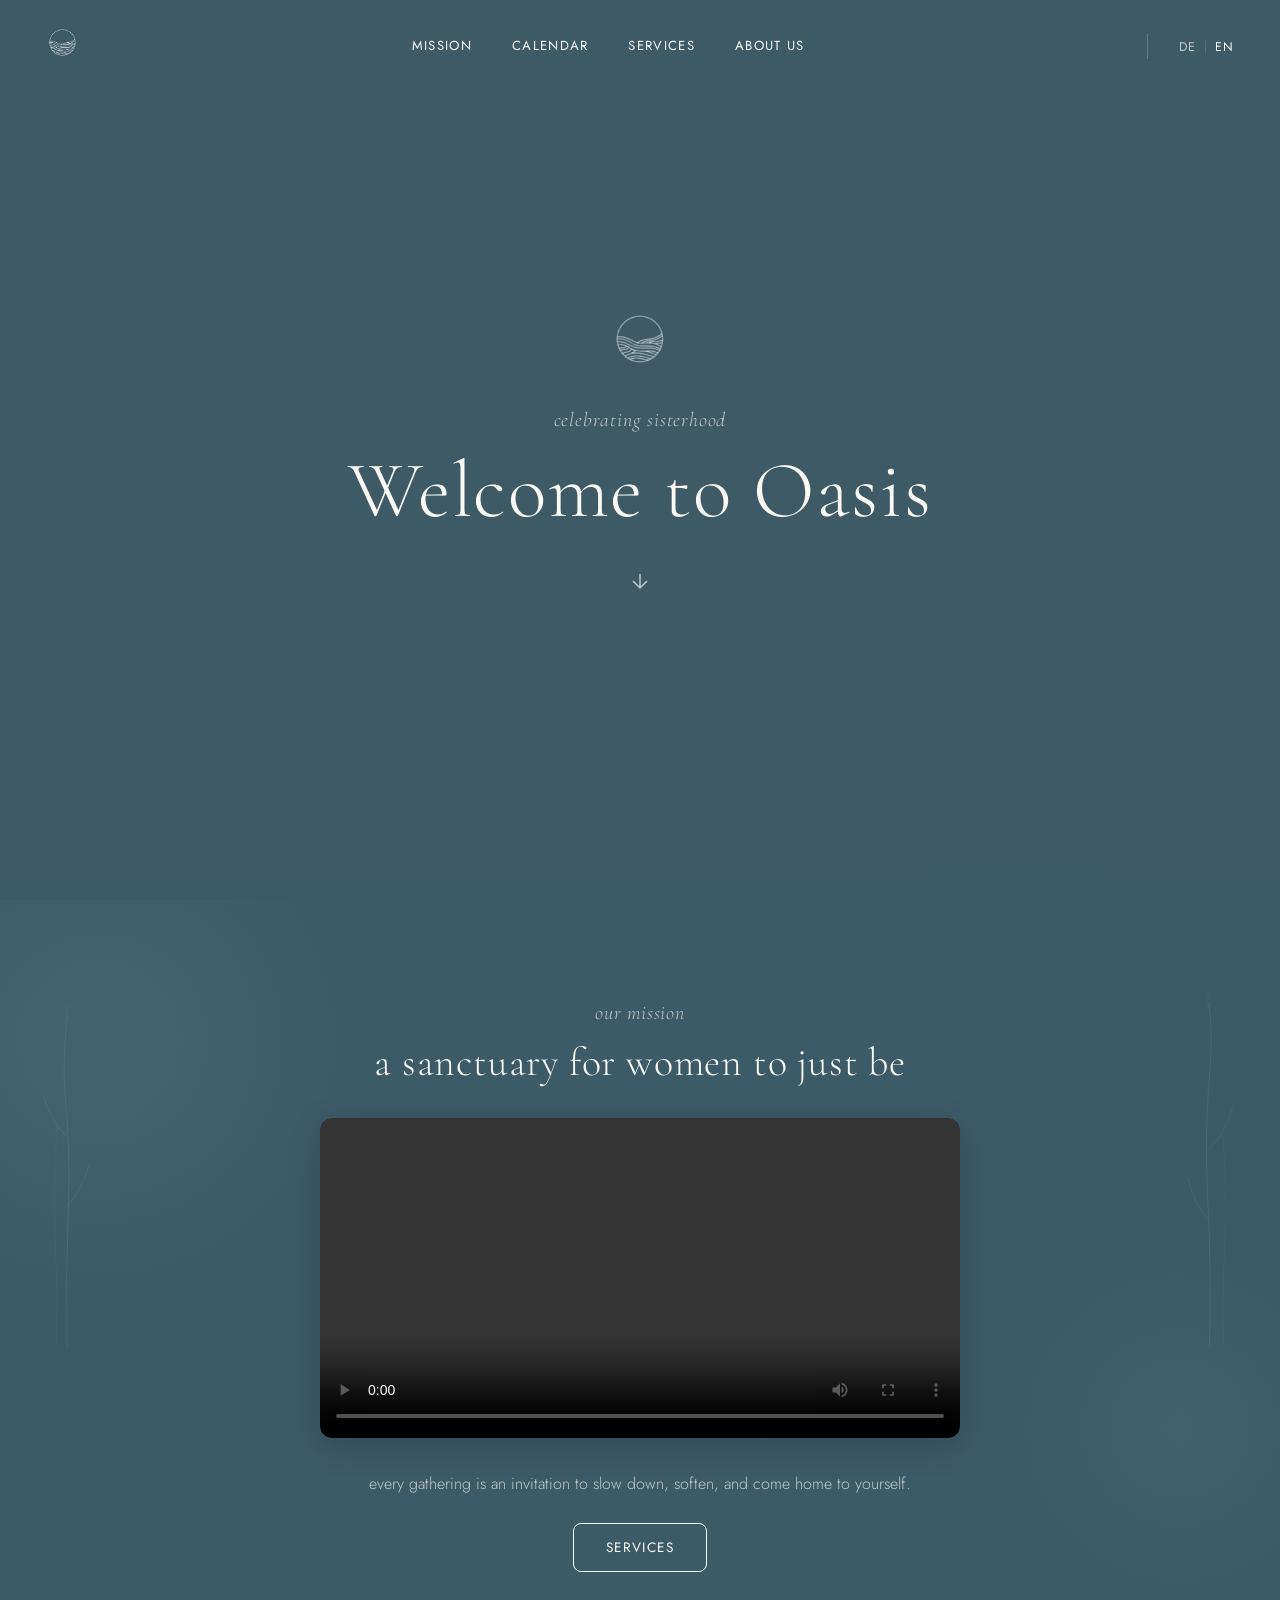
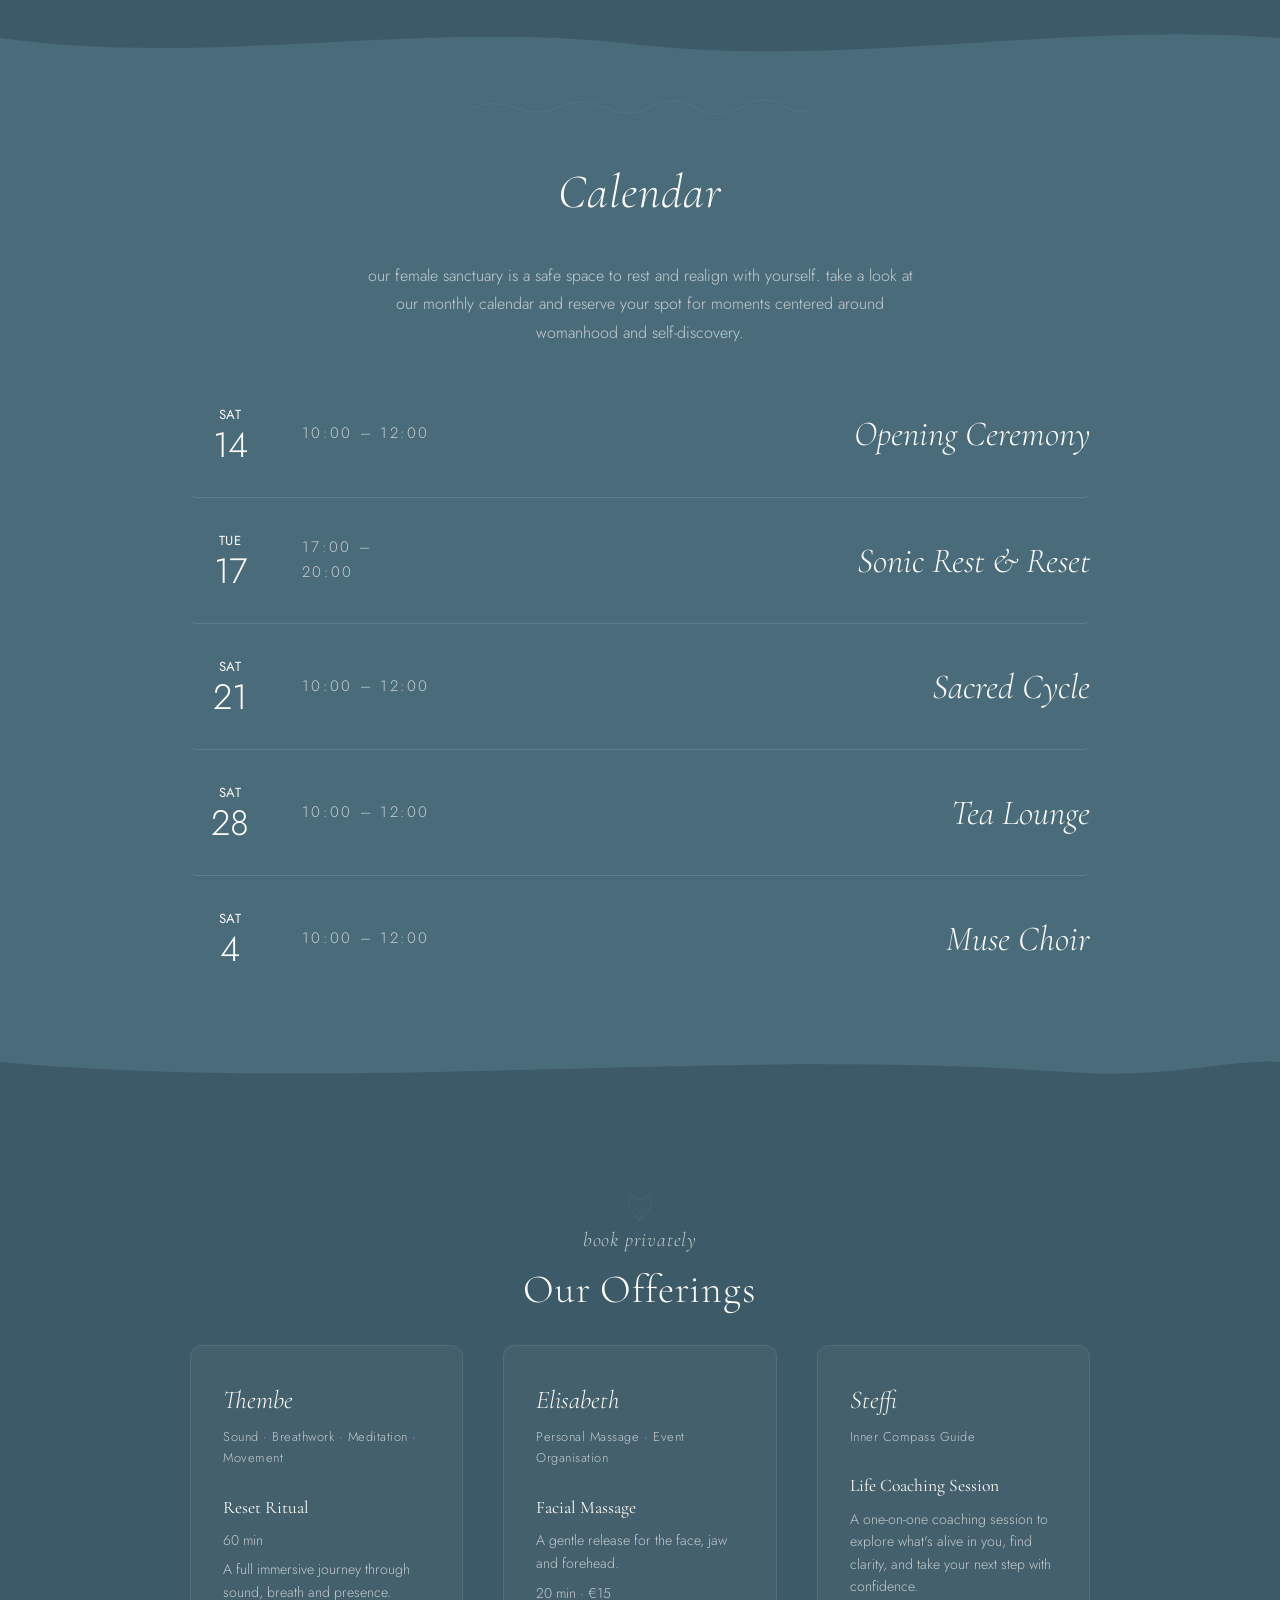
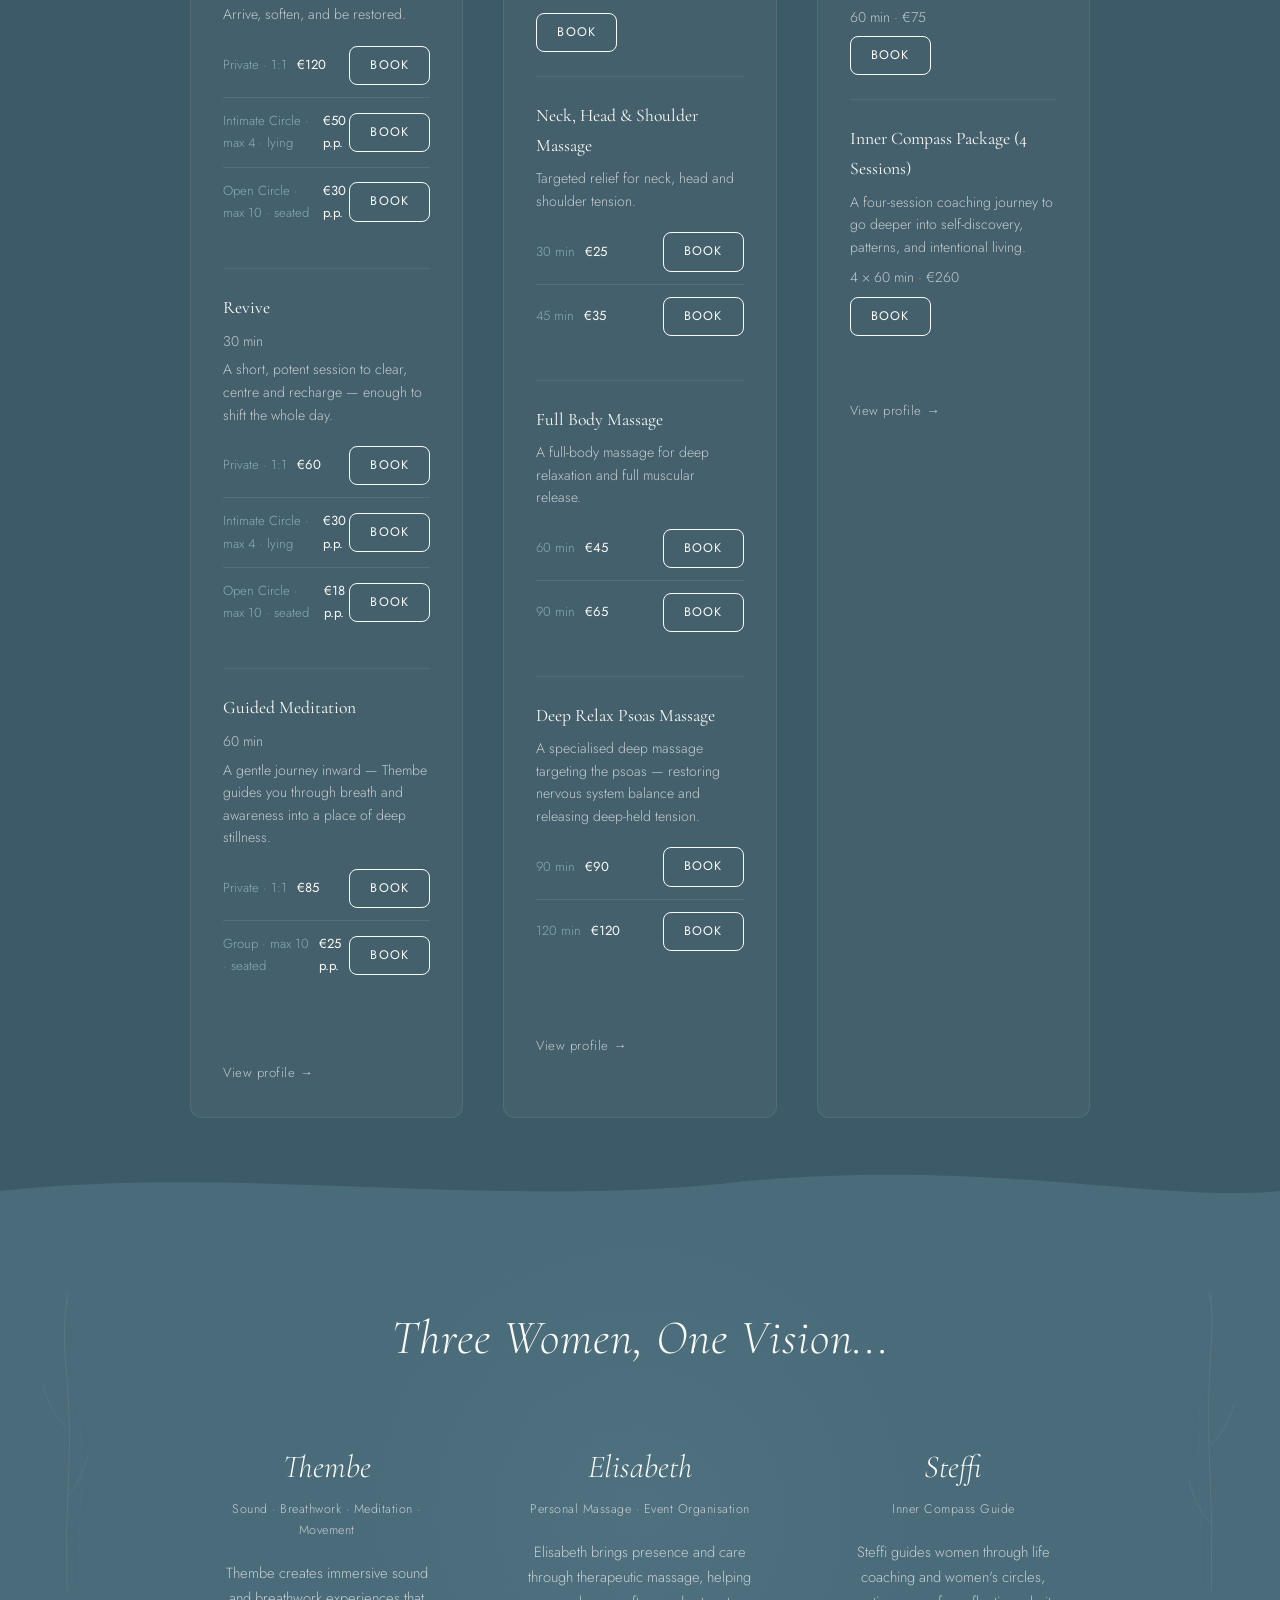
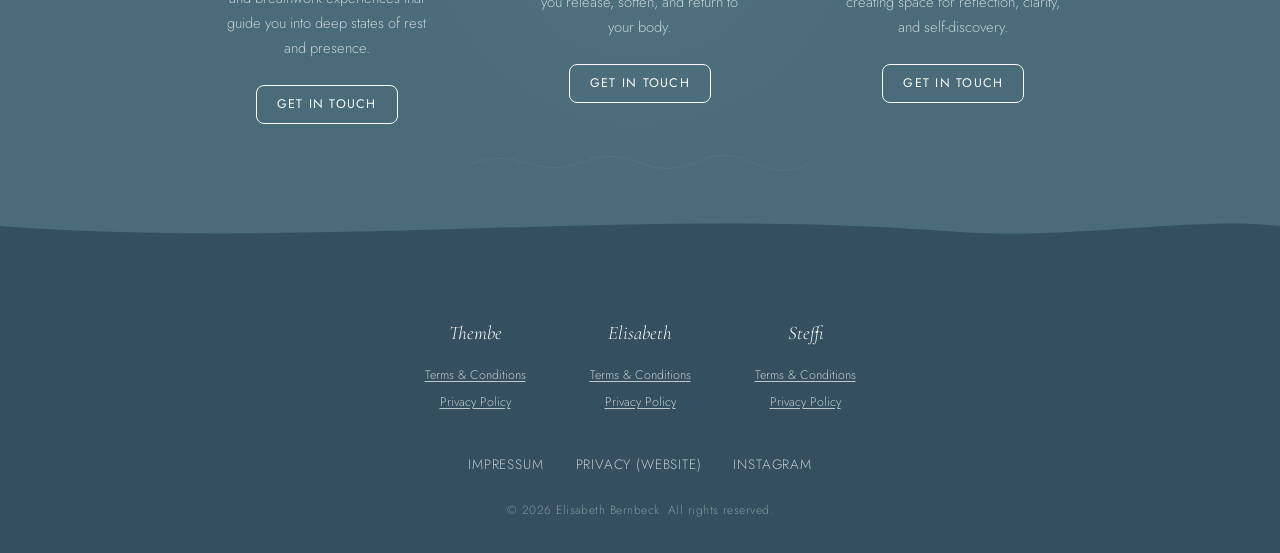
==== commit 82321c46: "Update Thembe profile with cinematic layout, media, and bio - Full-viewport video hero with gradient" ====
--- a/home.html
+++ b/home.html
@@ -60,6 +60,30 @@
 
   <!-- ═══════════ MISSION ═══════════ -->
   <section class="section mission" id="mission">
+
+    <!-- Decorative reeds — left side -->
+    <svg class="deco-reeds-section deco-reeds-section--left" viewBox="0 0 100 500" fill="none" xmlns="http://www.w3.org/2000/svg" aria-hidden="true">
+      <path d="M50 500 Q48 400 52 300 Q55 220 47 140 Q44 90 50 30" stroke="currentColor" stroke-width="1" stroke-linecap="round"/>
+      <path d="M48 200 Q25 175 15 140" stroke="currentColor" stroke-width="0.8" stroke-linecap="round"/>
+      <path d="M48 200 Q30 185 22 155" stroke="currentColor" stroke-width="0.5" stroke-linecap="round" opacity="0.5"/>
+      <path d="M51 300 Q72 275 82 240" stroke="currentColor" stroke-width="0.8" stroke-linecap="round"/>
+      <path d="M35 500 Q37 420 33 340 Q30 270 36 190" stroke="currentColor" stroke-width="0.8" stroke-linecap="round" opacity="0.5"/>
+      <path d="M36 280 Q15 260 8 230" stroke="currentColor" stroke-width="0.6" stroke-linecap="round" opacity="0.4"/>
+      <ellipse cx="50" cy="25" rx="3" ry="12" stroke="currentColor" stroke-width="0.7" fill="currentColor" opacity="0.2"/>
+      <ellipse cx="36" cy="185" rx="2.5" ry="10" stroke="currentColor" stroke-width="0.6" fill="currentColor" opacity="0.15"/>
+    </svg>
+
+    <!-- Decorative reeds — right side -->
+    <svg class="deco-reeds-section deco-reeds-section--right" viewBox="0 0 100 500" fill="none" xmlns="http://www.w3.org/2000/svg" aria-hidden="true">
+      <path d="M45 500 Q48 390 42 280 Q38 190 46 100 Q50 50 44 10" stroke="currentColor" stroke-width="1" stroke-linecap="round"/>
+      <path d="M44 220 Q68 195 78 160" stroke="currentColor" stroke-width="0.8" stroke-linecap="round"/>
+      <path d="M43 320 Q22 295 14 260" stroke="currentColor" stroke-width="0.8" stroke-linecap="round"/>
+      <path d="M43 320 Q26 305 20 275" stroke="currentColor" stroke-width="0.5" stroke-linecap="round" opacity="0.5"/>
+      <path d="M65 500 Q63 430 67 350 Q70 280 64 200" stroke="currentColor" stroke-width="0.8" stroke-linecap="round" opacity="0.5"/>
+      <path d="M65 300 Q85 278 90 245" stroke="currentColor" stroke-width="0.6" stroke-linecap="round" opacity="0.4"/>
+      <ellipse cx="44" cy="6" rx="3" ry="12" stroke="currentColor" stroke-width="0.7" fill="currentColor" opacity="0.2"/>
+    </svg>
+
     <div class="section-inner">
       <p class="script-heading reveal" data-en="our mission" data-de="unsere Mission">our mission</p>
       <h2 class="reveal" style="transition-delay:0.12s" data-en="a sanctuary for women to just be" data-de="ein Ort für Frauen, einfach zu sein">a sanctuary for women to just be</h2>
@@ -80,6 +104,13 @@
 
   <!-- ═══════════ CALENDAR ═══════════ -->
   <section class="section calendar" id="calendar">
+
+    <!-- Decorative flowing water lines — top -->
+    <svg class="deco-flow deco-flow--top" viewBox="0 0 600 60" fill="none" xmlns="http://www.w3.org/2000/svg" aria-hidden="true">
+      <path d="M0 30 Q40 12 80 28 Q120 44 160 26 Q200 8 240 28 Q280 48 320 26 Q360 4 400 28 Q440 52 480 26 Q520 0 560 28 Q580 40 600 30" stroke="currentColor" stroke-width="0.8" stroke-linecap="round"/>
+      <path d="M0 38 Q40 22 80 36 Q120 50 160 34 Q200 18 240 36 Q280 54 320 34 Q360 14 400 36 Q440 58 480 34 Q520 10 560 36 Q580 46 600 38" stroke="currentColor" stroke-width="0.5" stroke-linecap="round" opacity="0.4"/>
+    </svg>
+
     <div class="section-inner">
       <h2 class="script-title reveal" data-en="Calendar" data-de="Kalender">Calendar</h2>
       <p class="mission-text reveal" style="transition-delay:0.12s" data-en="our female sanctuary is a safe space to rest and realign with yourself. take a look at our monthly calendar and reserve your spot for moments centered around womanhood and self-discovery." data-de="unser weibliches Sanctuary ist ein sicherer Ort, um zur Ruhe zu kommen und dich wieder mit dir selbst zu verbinden. Wirf einen Blick in unseren monatlichen Kalender und reserviere deinen Platz für Momente rund um Weiblichkeit und Selbstentdeckung.">our female sanctuary is a safe space to rest and realign with yourself. take a look at our monthly calendar and reserve your spot for moments centered around womanhood and self-discovery.</p>
@@ -94,9 +125,20 @@
 
   <!-- ═══════════ SERVICES ═══════════ -->
   <section class="section services" id="services">
+
+    <!-- Decorative lotus accent -->
+    <svg class="deco-lotus-section" viewBox="0 0 120 60" fill="none" xmlns="http://www.w3.org/2000/svg" aria-hidden="true">
+      <path d="M60 55 Q45 40 38 26 Q33 15 40 7 Q48 0 60 18" stroke="currentColor" stroke-width="0.7" stroke-linecap="round"/>
+      <path d="M60 55 Q75 40 82 26 Q87 15 80 7 Q72 0 60 18" stroke="currentColor" stroke-width="0.7" stroke-linecap="round"/>
+      <path d="M60 55 Q55 38 52 22 Q50 10 60 6 Q70 10 68 22 Q65 38 60 55" stroke="currentColor" stroke-width="0.6" stroke-linecap="round" opacity="0.4"/>
+      <!-- Water ripples -->
+      <path d="M35 52 Q47 47 60 52 Q73 57 85 52" stroke="currentColor" stroke-width="0.5" stroke-linecap="round" opacity="0.35"/>
+      <path d="M28 56 Q44 50 60 56 Q76 62 92 56" stroke="currentColor" stroke-width="0.4" stroke-linecap="round" opacity="0.2"/>
+    </svg>
+
     <div class="section-inner">
       <p class="script-heading reveal" data-en="book privately" data-de="privat buchen">book privately</p>
-      <h2 class="reveal" style="transition-delay:0.12s" data-en="Our Services" data-de="Unsere Angebote">Our Services</h2>
+      <h2 class="reveal" style="transition-delay:0.12s" data-en="Our Offerings" data-de="Unsere Angebote">Our Offerings</h2>
       <div id="services-grid" class="services-grid">
         <!-- Populated by JS -->
       </div>
@@ -108,6 +150,31 @@
 
   <!-- ═══════════ ABOUT US ═══════════ -->
   <section class="section about" id="about">
+
+    <!-- Decorative reeds — left -->
+    <svg class="deco-reeds-section deco-reeds-section--left deco-reeds-section--short" viewBox="0 0 80 350" fill="none" xmlns="http://www.w3.org/2000/svg" aria-hidden="true">
+      <path d="M40 350 Q38 280 42 210 Q45 150 38 80 Q35 40 40 10" stroke="currentColor" stroke-width="0.9" stroke-linecap="round"/>
+      <path d="M39 160 Q20 140 12 110" stroke="currentColor" stroke-width="0.7" stroke-linecap="round"/>
+      <path d="M41 240 Q58 220 65 190" stroke="currentColor" stroke-width="0.7" stroke-linecap="round"/>
+      <path d="M55 350 Q53 300 56 240 Q58 190 54 130" stroke="currentColor" stroke-width="0.7" stroke-linecap="round" opacity="0.4"/>
+      <ellipse cx="40" cy="6" rx="2.5" ry="10" stroke="currentColor" stroke-width="0.6" fill="currentColor" opacity="0.18"/>
+    </svg>
+
+    <!-- Decorative reeds — right -->
+    <svg class="deco-reeds-section deco-reeds-section--right deco-reeds-section--short" viewBox="0 0 80 350" fill="none" xmlns="http://www.w3.org/2000/svg" aria-hidden="true">
+      <path d="M38 350 Q40 275 36 200 Q33 130 38 60 Q40 25 37 5" stroke="currentColor" stroke-width="0.9" stroke-linecap="round"/>
+      <path d="M37 180 Q58 160 65 130" stroke="currentColor" stroke-width="0.7" stroke-linecap="round"/>
+      <path d="M36 270 Q18 250 12 220" stroke="currentColor" stroke-width="0.7" stroke-linecap="round"/>
+      <path d="M25 350 Q27 290 24 225 Q22 170 26 110" stroke="currentColor" stroke-width="0.7" stroke-linecap="round" opacity="0.4"/>
+      <ellipse cx="37" cy="2" rx="2.5" ry="10" stroke="currentColor" stroke-width="0.6" fill="currentColor" opacity="0.18"/>
+    </svg>
+
+    <!-- Flowing lines — bottom accent -->
+    <svg class="deco-flow deco-flow--bottom" viewBox="0 0 600 60" fill="none" xmlns="http://www.w3.org/2000/svg" aria-hidden="true">
+      <path d="M0 30 Q50 10 100 28 Q150 46 200 26 Q250 6 300 28 Q350 50 400 26 Q450 2 500 28 Q550 54 600 30" stroke="currentColor" stroke-width="0.7" stroke-linecap="round"/>
+      <path d="M0 36 Q50 18 100 34 Q150 50 200 32 Q250 14 300 34 Q350 54 400 32 Q450 10 500 34 Q550 58 600 36" stroke="currentColor" stroke-width="0.4" stroke-linecap="round" opacity="0.35"/>
+    </svg>
+
     <div class="section-inner">
       <h2 class="script-title reveal" data-en="Three Women, One Vision..." data-de="Drei Frauen, eine Vision...">Three Women, One Vision...</h2>
       <div id="about-grid" class="about-grid">
@@ -153,14 +220,14 @@
     // "capacity: null" means unlimited spots.
     var eventsData = [
       {"id":"opening-ceremony","name":{"en":"Opening Ceremony","de":"Eröffnungszeremonie"},"facilitator":"thembe","facilitatorFull":"Thembelihle Mchunu","date":"2026-03-14","day":{"en":"Sat","de":"Sa"},"time":"10:00 – 12:00","price":25,"currency":"€","capacity":20,"reserved":0,"description":{"en":"A ceremonial opening to welcome you into the Oasis space. With cacao, sound, breathwork, and intention setting — a collective moment of arrival.","de":"Eine zeremonielle Eröffnung, um dich im Oasis-Raum willkommen zu heißen. Mit Kakao, Klang, Atemarbeit und Intentionssetzung — ein gemeinsamer Moment des Ankommens."},"stripeLink":"https://buy.stripe.com/PLACEHOLDER"},
-      {"id":"sonic-rest-reset","name":{"en":"Sonic Rest & Reset","de":"Sonic Rest & Reset"},"facilitator":"thembe","facilitatorFull":"Thembelihle Mchunu","date":"2026-03-17","day":{"en":"Tue","de":"Di"},"time":"17:00 – 20:00","price":35,"currency":"€","capacity":15,"reserved":0,"description":{"en":"A deep sound bath journey to rest and reset your nervous system. Surrender to the healing vibrations of gongs, singing bowls, and voice.","de":"Eine tiefe Klangreise, um dein Nervensystem zur Ruhe zu bringen. Lass dich von den heilenden Vibrationen von Gongs, Klangschalen und Stimme tragen."},"stripeLink":"https://buy.stripe.com/PLACEHOLDER"},
+      {"id":"sonic-rest-reset","name":{"en":"Sonic Rest & Reset","de":"Sonic Rest & Reset"},"facilitator":"thembe","facilitatorFull":"Thembelihle Mchunu","date":"2026-03-17","day":{"en":"Tue","de":"Di"},"time":"17:00 – 20:00","price":35,"currency":"€","capacity":15,"reserved":0,"description":{"en":"A group sound experience to rest and reset your nervous system. Surrender to the healing vibrations of singing bowls and vocals as you journey together into deep relaxation.","de":"Ein gemeinsames Klangerlebnis, um dein Nervensystem zur Ruhe zu bringen. Lass dich von den heilenden Vibrationen von Klangschalen und Gesang gemeinsam in tiefe Entspannung tragen."},"stripeLink":"https://buy.stripe.com/PLACEHOLDER"},
       {"id":"sacred-cycle","name":{"en":"Sacred Cycle","de":"Sacred Cycle"},"facilitator":"steffi","facilitatorFull":"Stefanie Gann","date":"2026-03-21","day":{"en":"Sat","de":"Sa"},"time":"10:00 – 12:00","price":30,"currency":"€","capacity":12,"reserved":0,"description":{"en":"A women's circle exploring the wisdom of our cycles. A space for sharing, reflection, and reconnecting with our feminine nature.","de":"Ein Frauenkreis, der die Weisheit unserer Zyklen erkundet. Ein Raum zum Teilen, Reflektieren und Wiederverbinden mit unserer weiblichen Natur."},"stripeLink":"https://buy.stripe.com/PLACEHOLDER"},
       {"id":"tea-lounge","name":{"en":"Tea Lounge","de":"Tee-Lounge"},"facilitator":"thembe","facilitatorFull":"Thembelihle Mchunu","date":"2026-03-28","day":{"en":"Sat","de":"Sa"},"time":"10:00 – 12:00","price":15,"currency":"€","capacity":12,"reserved":0,"description":{"en":"A slow, intentional gathering over tea. No agenda, no performance — just presence, warmth, and conversation among women.","de":"Ein langsames, achtsames Zusammenkommen bei Tee. Keine Agenda, keine Performance — nur Präsenz, Wärme und Gespräche unter Frauen."},"stripeLink":"https://buy.stripe.com/PLACEHOLDER"},
       {"id":"muse-choir","name":{"en":"Muse Choir","de":"Muse Choir"},"facilitator":"thembe","facilitatorFull":"Thembelihle Mchunu","date":"2026-04-04","day":{"en":"Sat","de":"Sa"},"time":"10:00 – 12:00","price":20,"currency":"€","capacity":20,"reserved":0,"description":{"en":"A group singing experience — no experience needed. Find your voice, feel the resonance of singing together, and let the music move through you.","de":"Ein gemeinsames Singerlebnis — keine Erfahrung nötig. Finde deine Stimme, spüre die Resonanz des gemeinsamen Singens und lass die Musik durch dich fließen."},"stripeLink":"https://buy.stripe.com/PLACEHOLDER"}
     ];
 
     var servicesData = {
-      "thembe":{"name":"Thembe","fullName":"Thembelihle Mchunu","role":{"en":"Sound · Breathwork · Meditation · Movement","de":"Klang · Atemarbeit · Meditation · Bewegung"},"bio":{"en":"Thembe creates immersive sound and breathwork experiences that guide you into deep states of rest and presence.","de":"Thembe kreiert immersive Klang- und Atemarbeit-Erlebnisse, die dich in tiefe Zustände der Ruhe und Präsenz führen."},"email":"PLACEHOLDER@email.com","services":[{"id":"reset-ritual","name":{"en":"Reset Ritual","de":"Reset Ritual"},"description":{"en":"A full immersive journey through sound, breath and presence. Arrive, soften, and be restored.","de":"Eine vollständige immersive Reise durch Klang, Atem und Präsenz. Ankommen, weicher werden, erneuert hervorgehen."},"duration":"60 min","currency":"€","tiers":[{"info":{"en":"Private · 1:1","de":"Privat · 1:1"},"price":120,"stripeLink":"https://buy.stripe.com/PLACEHOLDER"},{"info":{"en":"Intimate Circle · max 4 · lying","de":"Intimkreis · max 4 · liegend"},"price":50,"pp":true,"stripeLink":"https://buy.stripe.com/PLACEHOLDER"},{"info":{"en":"Open Circle · max 10 · seated","de":"Offener Kreis · max 10 · sitzend"},"price":30,"pp":true,"stripeLink":"https://buy.stripe.com/PLACEHOLDER"}]},{"id":"revive","name":{"en":"Revive","de":"Revive"},"description":{"en":"A short, potent session to clear, centre and recharge — enough to shift the whole day.","de":"Eine kurze, intensive Session zum Klären, Zentrieren und Wiederaufladen — genug, um den ganzen Tag zu verändern."},"duration":"30 min","currency":"€","tiers":[{"info":{"en":"Private · 1:1","de":"Privat · 1:1"},"price":60,"stripeLink":"https://buy.stripe.com/PLACEHOLDER"},{"info":{"en":"Intimate Circle · max 4 · lying","de":"Intimkreis · max 4 · liegend"},"price":30,"pp":true,"stripeLink":"https://buy.stripe.com/PLACEHOLDER"},{"info":{"en":"Open Circle · max 10 · seated","de":"Offener Kreis · max 10 · sitzend"},"price":18,"pp":true,"stripeLink":"https://buy.stripe.com/PLACEHOLDER"}]},{"id":"guided-meditation","name":{"en":"Guided Meditation","de":"Geführte Meditation"},"description":{"en":"A gentle journey inward — Thembe guides you through breath and awareness into a place of deep stillness.","de":"Eine sanfte Reise nach innen — Thembe führt dich durch Atem und Achtsamkeit in tiefe Stille."},"duration":"60 min","currency":"€","tiers":[{"info":{"en":"Private · 1:1","de":"Privat · 1:1"},"price":85,"stripeLink":"https://buy.stripe.com/PLACEHOLDER"},{"info":{"en":"Group · max 10 · seated","de":"Gruppe · max 10 · sitzend"},"price":25,"pp":true,"stripeLink":"https://buy.stripe.com/PLACEHOLDER"}]}]},
+      "thembe":{"name":"Thembe","fullName":"Thembelihle Mchunu","role":{"en":"Sound · Breathwork · Meditation · Movement","de":"Klang · Atemarbeit · Meditation · Bewegung"},"bio":{"en":"Thembe creates immersive sound and breathwork experiences that guide you into deep states of rest and presence.","de":"Thembe kreiert immersive Klang- und Atemarbeit-Erlebnisse, die dich in tiefe Zustände der Ruhe und Präsenz führen."},"email":"thembe.oasis@icloud.com","services":[{"id":"reset-ritual","name":{"en":"Reset Ritual","de":"Reset Ritual"},"description":{"en":"A full immersive journey through sound, breath and presence. Arrive, soften, and be restored.","de":"Eine vollständige immersive Reise durch Klang, Atem und Präsenz. Ankommen, weicher werden, erneuert hervorgehen."},"duration":"60 min","currency":"€","tiers":[{"info":{"en":"Private · 1:1","de":"Privat · 1:1"},"price":120,"stripeLink":"https://buy.stripe.com/PLACEHOLDER"},{"info":{"en":"Intimate Circle · max 4 · lying","de":"Intimkreis · max 4 · liegend"},"price":50,"pp":true,"stripeLink":"https://buy.stripe.com/PLACEHOLDER"},{"info":{"en":"Open Circle · max 10 · seated","de":"Offener Kreis · max 10 · sitzend"},"price":30,"pp":true,"stripeLink":"https://buy.stripe.com/PLACEHOLDER"}]},{"id":"revive","name":{"en":"Revive","de":"Revive"},"description":{"en":"A short, potent session to clear, centre and recharge — enough to shift the whole day.","de":"Eine kurze, intensive Session zum Klären, Zentrieren und Wiederaufladen — genug, um den ganzen Tag zu verändern."},"duration":"30 min","currency":"€","tiers":[{"info":{"en":"Private · 1:1","de":"Privat · 1:1"},"price":60,"stripeLink":"https://buy.stripe.com/PLACEHOLDER"},{"info":{"en":"Intimate Circle · max 4 · lying","de":"Intimkreis · max 4 · liegend"},"price":30,"pp":true,"stripeLink":"https://buy.stripe.com/PLACEHOLDER"},{"info":{"en":"Open Circle · max 10 · seated","de":"Offener Kreis · max 10 · sitzend"},"price":18,"pp":true,"stripeLink":"https://buy.stripe.com/PLACEHOLDER"}]},{"id":"guided-meditation","name":{"en":"Guided Meditation","de":"Geführte Meditation"},"description":{"en":"A gentle journey inward — Thembe guides you through breath and awareness into a place of deep stillness.","de":"Eine sanfte Reise nach innen — Thembe führt dich durch Atem und Achtsamkeit in tiefe Stille."},"duration":"60 min","currency":"€","tiers":[{"info":{"en":"Private · 1:1","de":"Privat · 1:1"},"price":85,"stripeLink":"https://buy.stripe.com/PLACEHOLDER"},{"info":{"en":"Group · max 10 · seated","de":"Gruppe · max 10 · sitzend"},"price":25,"pp":true,"stripeLink":"https://buy.stripe.com/PLACEHOLDER"}]}]},
       "elisabeth":{"name":"Elisabeth","fullName":"Elisabeth Bernbeck","role":{"en":"Personal Massage · Event Organisation","de":"Massage · Eventorganisation"},"bio":{"en":"Elisabeth brings presence and care through therapeutic massage, helping you release, soften, and return to your body.","de":"Elisabeth bringt Präsenz und Fürsorge durch therapeutische Massage und hilft dir, loszulassen, weich zu werden und in deinen Körper zurückzukehren."},"email":"elisabethbernbeck@gmail.com","services":[{"id":"gesichtsmassage","name":{"en":"Facial Massage","de":"Gesichtsmassage"},"description":{"en":"A gentle release for the face, jaw and forehead.","de":"Eine sanfte Entspannung für Gesicht, Kiefer und Stirn."},"duration":"20 min","price":15,"currency":"€","stripeLink":"https://buy.stripe.com/PLACEHOLDER"},{"id":"nacken-kopf-schulter","name":{"en":"Neck, Head & Shoulder Massage","de":"Nacken-, Kopf- & Schultermassage"},"description":{"en":"Targeted relief for neck, head and shoulder tension.","de":"Gezielte Linderung von Spannungen in Nacken, Kopf und Schultern."},"currency":"€","tiers":[{"duration":"30 min","price":25,"stripeLink":"https://buy.stripe.com/PLACEHOLDER"},{"duration":"45 min","price":35,"stripeLink":"https://buy.stripe.com/PLACEHOLDER"}]},{"id":"ganzkorpermassage","name":{"en":"Full Body Massage","de":"Ganzkörpermassage"},"description":{"en":"A full-body massage for deep relaxation and full muscular release.","de":"Eine Ganzkörpermassage für tiefe Entspannung und vollständige Muskelentspannung."},"currency":"€","tiers":[{"duration":"60 min","price":45,"stripeLink":"https://buy.stripe.com/PLACEHOLDER"},{"duration":"90 min","price":65,"stripeLink":"https://buy.stripe.com/PLACEHOLDER"}]},{"id":"psoas-massage","name":{"en":"Deep Relax Psoas Massage","de":"Deep Relax Psoas Massage"},"description":{"en":"A specialised deep massage targeting the psoas — restoring nervous system balance and releasing deep-held tension.","de":"Eine spezialisierte Psoas-Tiefenmassage — für Nervenbalance und das Lösen tiefgehaltener Spannungen."},"currency":"€","tiers":[{"duration":"90 min","price":90,"stripeLink":"https://buy.stripe.com/PLACEHOLDER"},{"duration":"120 min","price":120,"stripeLink":"https://buy.stripe.com/PLACEHOLDER"}]}]},
       "steffi":{"name":"Steffi","fullName":"Stefanie Gann","role":{"en":"Inner Compass Guide","de":"Innerer Kompass Guide"},"bio":{"en":"Steffi guides women through life coaching and women's circles, creating space for reflection, clarity, and self-discovery.","de":"Steffi begleitet Frauen durch Life Coaching und Frauenkreise und schafft Raum für Reflexion, Klarheit und Selbstentdeckung."},"email":"stefanie.gann@gmx.net","services":[{"id":"life-coaching","name":{"en":"Life Coaching Session","de":"Life-Coaching-Sitzung"},"description":{"en":"A one-on-one coaching session to explore what's alive in you, find clarity, and take your next step with confidence.","de":"Eine Einzelcoaching-Sitzung, um zu erkunden, was in dir lebendig ist, Klarheit zu finden und deinen nächsten Schritt mit Zuversicht zu gehen."},"duration":"60 min","price":75,"currency":"€","stripeLink":"https://buy.stripe.com/PLACEHOLDER"},{"id":"inner-compass-package","name":{"en":"Inner Compass Package (4 Sessions)","de":"Innerer Kompass Paket (4 Sitzungen)"},"description":{"en":"A four-session coaching journey to go deeper into self-discovery, patterns, and intentional living.","de":"Eine vierteilige Coaching-Reise, um tiefer in Selbstentdeckung, Muster und bewusstes Leben einzutauchen."},"duration":"4 × 60 min","price":260,"currency":"€","stripeLink":"https://buy.stripe.com/PLACEHOLDER"}]}
     };
--- a/style.css
+++ b/style.css
@@ -265,6 +265,170 @@
   height: 1px;
   background: rgba(255, 255, 255, 0.25);
   margin: 2.5rem auto;
+}
+
+/* ── Decorative Line Drawings ────────────────────── */
+
+/* Side reeds — tall, flowing botanical illustrations */
+.deco-reeds {
+  position: absolute;
+  top: 5%;
+  width: 90px;
+  height: 600px;
+  color: rgba(250, 250, 245, 0.13);
+  pointer-events: none;
+  z-index: 0;
+}
+
+.deco-reeds--left {
+  left: 1.5rem;
+}
+
+.deco-reeds--right {
+  right: 1.5rem;
+  transform: scaleX(-1);
+}
+
+/* Gentle sway animation for reeds */
+@keyframes reedsSwayLeft {
+  0%, 100% { transform: rotate(0deg); }
+  50%      { transform: rotate(1.2deg); }
+}
+
+@keyframes reedsSwayRight {
+  0%, 100% { transform: scaleX(-1) rotate(0deg); }
+  50%      { transform: scaleX(-1) rotate(-1.2deg); }
+}
+
+.deco-reeds--left {
+  transform-origin: bottom center;
+  animation: reedsSwayLeft 8s ease-in-out infinite;
+}
+
+.deco-reeds--right {
+  transform-origin: bottom center;
+  animation: reedsSwayRight 10s ease-in-out infinite;
+}
+
+/* Wave divider between sections */
+.deco-wave-divider {
+  width: 180px;
+  margin: 2.5rem auto;
+  color: rgba(250, 250, 245, 0.5);
+}
+
+.deco-wave-divider svg {
+  width: 100%;
+  height: auto;
+  display: block;
+}
+
+/* Lotus / water lily accent */
+.deco-lotus {
+  width: 50px;
+  height: 25px;
+  margin: 0 auto 1rem;
+  display: block;
+  color: rgba(250, 250, 245, 0.5);
+}
+
+/* Hide side reeds on narrower screens where they'd overlap content */
+@media (max-width: 900px) {
+  .deco-reeds {
+    width: 60px;
+    opacity: 0.7;
+  }
+}
+
+@media (max-width: 700px) {
+  .deco-reeds {
+    display: none;
+  }
+}
+
+/* ── Section-level decorative elements (home page) ── */
+
+/* Side reeds within sections */
+.deco-reeds-section {
+  position: absolute;
+  top: 8%;
+  width: 70px;
+  height: 420px;
+  color: rgba(250, 250, 245, 0.1);
+  pointer-events: none;
+  z-index: 0;
+}
+
+.deco-reeds-section--left {
+  left: 2rem;
+  transform-origin: bottom center;
+  animation: reedsSwayLeft 9s ease-in-out infinite;
+}
+
+.deco-reeds-section--right {
+  right: 2rem;
+  transform-origin: bottom center;
+  animation: reedsSwayRight 11s ease-in-out infinite;
+}
+
+.deco-reeds-section--short {
+  height: 300px;
+  top: 12%;
+}
+
+/* Flowing water lines — horizontal accents */
+.deco-flow {
+  position: absolute;
+  left: 50%;
+  transform: translateX(-50%);
+  width: 340px;
+  max-width: 60%;
+  color: rgba(250, 250, 245, 0.12);
+  pointer-events: none;
+  z-index: 0;
+}
+
+.deco-flow--top {
+  top: 1.5rem;
+}
+
+.deco-flow--bottom {
+  bottom: 4.5rem;
+}
+
+.deco-flow svg {
+  width: 100%;
+  height: auto;
+  display: block;
+}
+
+/* Lotus accent — centered above section content */
+.deco-lotus-section {
+  display: block;
+  width: 60px;
+  height: 30px;
+  margin: 0 auto;
+  position: relative;
+  z-index: 0;
+  color: rgba(250, 250, 245, 0.18);
+  pointer-events: none;
+}
+
+/* Responsive: hide side reeds on smaller screens */
+@media (max-width: 900px) {
+  .deco-reeds-section {
+    width: 50px;
+    opacity: 0.6;
+  }
+}
+
+@media (max-width: 700px) {
+  .deco-reeds-section {
+    display: none;
+  }
+  .deco-flow {
+    width: 220px;
+  }
 }
 
 /* ── Footer ───────────────────────────────────────── */
@@ -1392,3 +1556,240 @@
     display: none;
   }
 }
+
+/* ── Thembe Profile — Cinematic Layout ───────────── */
+
+.thembe-hero {
+  position: relative;
+  width: 100%;
+  height: 100vh;
+  overflow: hidden;
+  display: flex;
+  align-items: center;
+  justify-content: center;
+}
+
+.thembe-hero-video {
+  position: absolute;
+  inset: 0;
+  width: 100%;
+  height: 100%;
+  object-fit: cover;
+  object-position: center 60%;
+}
+
+.thembe-hero-overlay {
+  position: absolute;
+  inset: 0;
+  background: linear-gradient(
+    to bottom,
+    rgba(45, 65, 75, 0.25) 0%,
+    rgba(45, 65, 75, 0.5) 50%,
+    rgba(74, 107, 122, 0.95) 100%
+  );
+}
+
+.thembe-hero-content {
+  position: relative;
+  z-index: 2;
+  text-align: center;
+  opacity: 0;
+  animation: fadeUp 1.2s ease 0.3s forwards;
+}
+
+.thembe-hero-eyebrow {
+  font-family: var(--font-body);
+  font-size: 0.75rem;
+  font-weight: 400;
+  letter-spacing: 0.2em;
+  text-transform: uppercase;
+  color: var(--text-muted);
+  margin-bottom: 1rem;
+}
+
+.thembe-hero-name {
+  font-family: var(--font-display);
+  font-weight: 300;
+  font-style: italic;
+  font-size: clamp(4rem, 12vw, 8rem);
+  letter-spacing: 0.02em;
+  line-height: 1;
+  margin-bottom: 1.25rem;
+  color: var(--text-light);
+}
+
+.thembe-hero-tagline {
+  font-family: var(--font-body);
+  font-size: 0.9rem;
+  font-weight: 300;
+  letter-spacing: 0.15em;
+  color: var(--text-muted);
+}
+
+.thembe-scroll-hint {
+  position: absolute;
+  bottom: 2.5rem;
+  left: 50%;
+  transform: translateX(-50%);
+  z-index: 2;
+  color: var(--text-muted);
+  font-size: 1.2rem;
+  animation: bobble 2s ease-in-out infinite;
+  opacity: 0;
+  animation: bobble 2s ease-in-out 1.5s infinite, fadeUp 1s ease 1.5s forwards;
+}
+
+/* ── Story sections ── */
+
+.thembe-story {
+  background: var(--bg-primary);
+  display: flex;
+  flex-direction: column;
+  align-items: center;
+  gap: 4rem;
+  padding: 6rem 2rem;
+}
+
+.thembe-story-section {
+  padding: 0;
+  display: flex;
+  align-items: center;
+  justify-content: center;
+  width: 100%;
+}
+
+.thembe-quote {
+  font-family: var(--font-display);
+  font-style: italic;
+  font-weight: 300;
+  font-size: clamp(1.8rem, 4.5vw, 3rem);
+  line-height: 1.4;
+  text-align: center;
+  max-width: 700px;
+  color: var(--text-light);
+}
+
+.thembe-body {
+  font-family: var(--font-body);
+  font-size: 1.05rem;
+  font-weight: 300;
+  line-height: 2;
+  color: var(--text-muted);
+  text-align: center;
+  max-width: 540px;
+}
+
+/* ── Thembe Portrait ── */
+
+.thembe-portrait-wrap {
+  display: flex;
+  justify-content: center;
+}
+
+.thembe-portrait {
+  position: relative;
+  width: 320px;
+  height: 320px;
+  border-radius: 50%;
+  overflow: hidden;
+  box-shadow:
+    0 0 60px rgba(138, 171, 184, 0.25),
+    0 0 120px rgba(138, 171, 184, 0.1);
+  animation: portraitBreathe 6s ease-in-out infinite;
+}
+
+.thembe-portrait img {
+  width: 100%;
+  height: 100%;
+  object-fit: cover;
+  object-position: center 20%;
+  display: block;
+  transform: rotate(-90deg);
+}
+
+@keyframes portraitBreathe {
+  0%, 100% {
+    box-shadow:
+      0 0 40px rgba(138, 171, 184, 0.15),
+      0 0 80px rgba(138, 171, 184, 0.05);
+  }
+  50% {
+    box-shadow:
+      0 0 70px rgba(138, 171, 184, 0.35),
+      0 0 140px rgba(138, 171, 184, 0.12);
+  }
+}
+
+@media (max-width: 480px) {
+  .thembe-portrait {
+    width: 260px;
+    height: 260px;
+  }
+}
+
+/* ── Thembe Flourish Line ── */
+
+.thembe-flourish-section {
+  position: relative;
+  flex-direction: column;
+  gap: 3rem;
+}
+
+.thembe-flourish {
+  width: 100%;
+  height: 40px;
+  opacity: 0;
+  animation: flourishDraw 1.5s ease forwards;
+}
+
+.thembe-flourish-section.visible .thembe-flourish,
+.thembe-flourish-section:has(.reveal.visible) .thembe-flourish {
+  opacity: 1;
+}
+
+@keyframes flourishDraw {
+  from {
+    opacity: 0;
+    stroke-dasharray: 2000;
+    stroke-dashoffset: 2000;
+  }
+  to {
+    opacity: 1;
+    stroke-dasharray: 2000;
+    stroke-dashoffset: 0;
+  }
+}
+
+.thembe-story-video {
+  width: 100%;
+  max-width: 720px;
+}
+
+.thembe-story-video video {
+  width: 100%;
+  display: block;
+  border-radius: 12px;
+}
+
+.thembe-link {
+  color: var(--text-light);
+  text-decoration: underline;
+  text-underline-offset: 3px;
+  text-decoration-color: var(--accent);
+}
+
+.thembe-link:hover {
+  color: var(--accent);
+  opacity: 1;
+}
+
+@media (max-width: 480px) {
+  .thembe-story {
+    padding: 4rem 1.5rem;
+    gap: 3rem;
+  }
+
+  .thembe-hero-name {
+    font-size: 3.5rem;
+  }
+}
